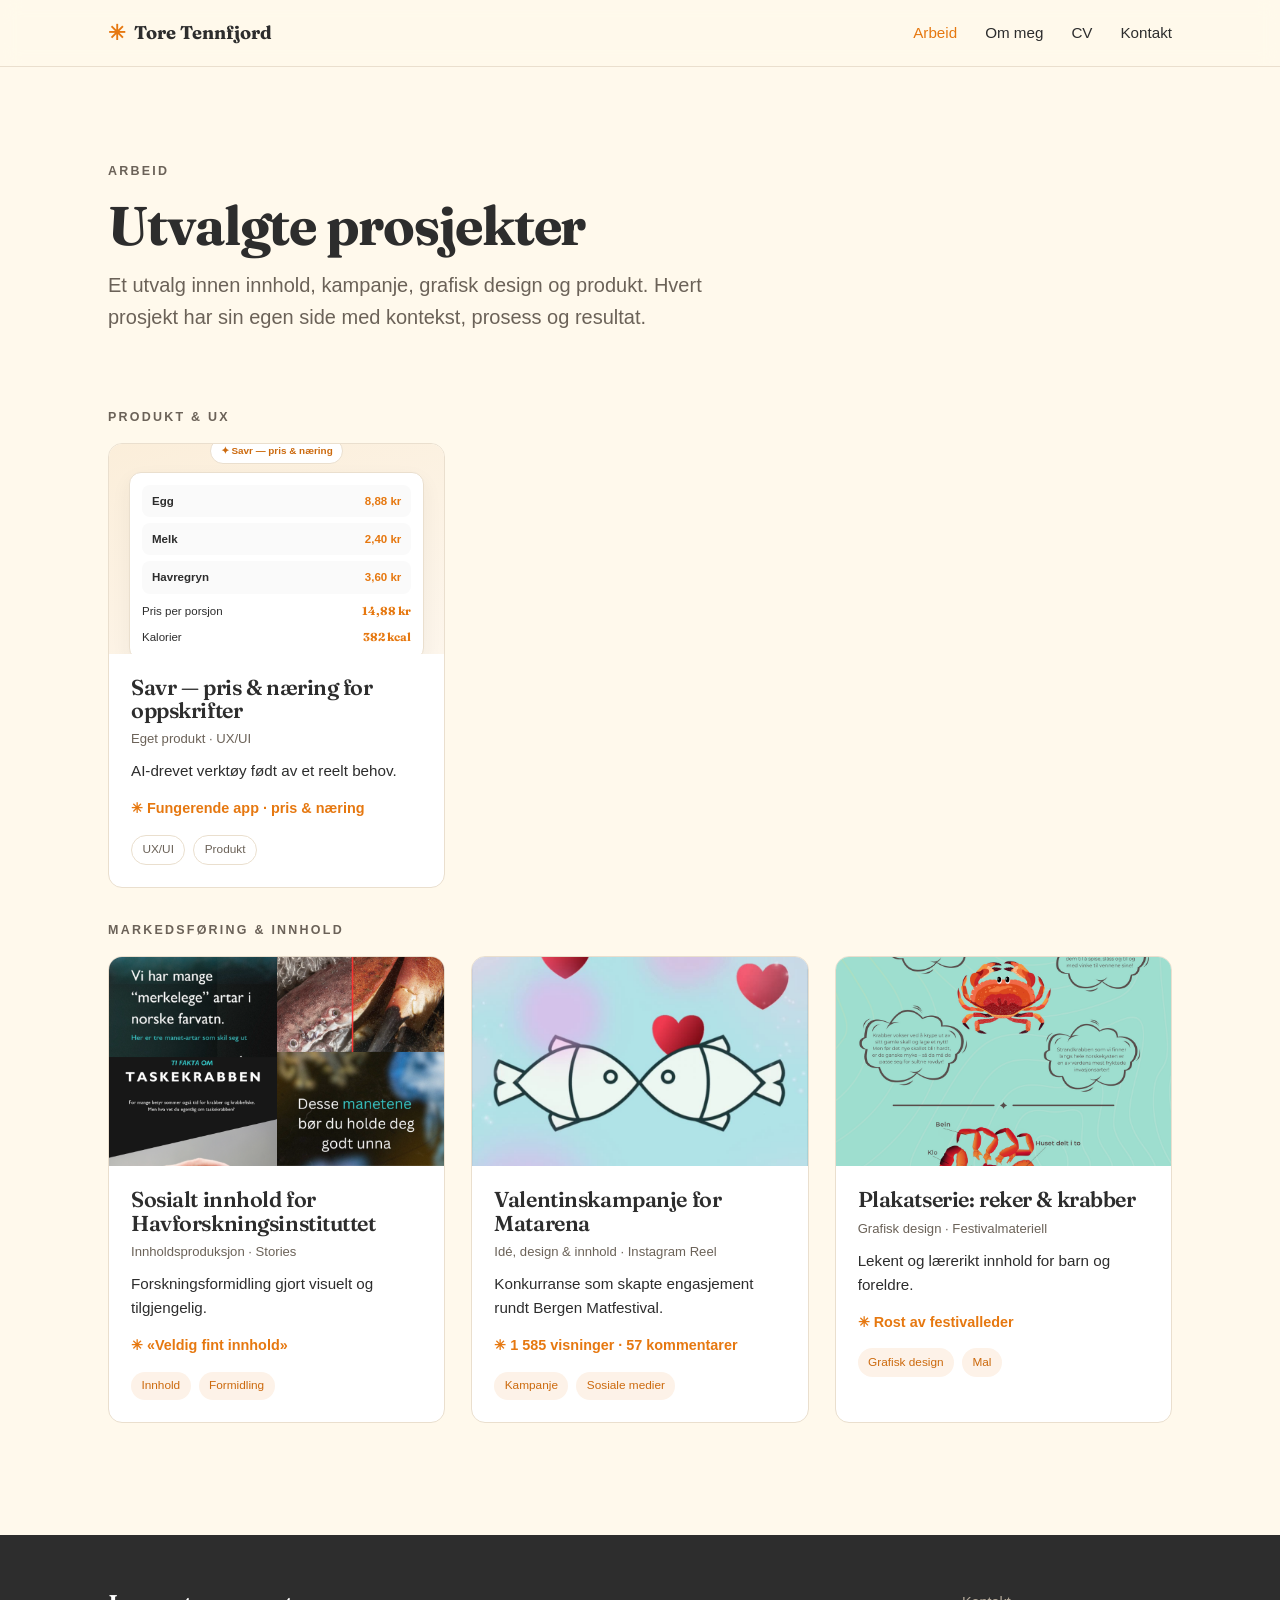
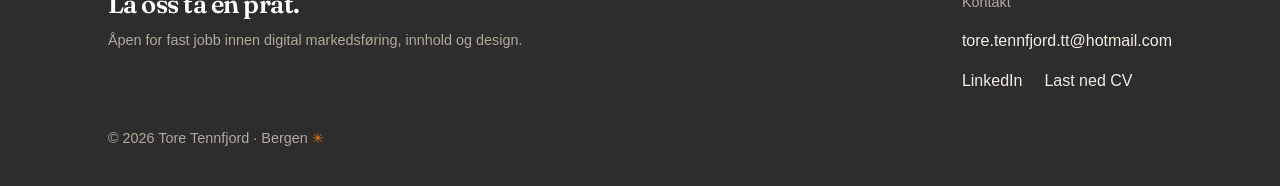
==== arbeid.html @ 588fcae7 "Oppdatering av både innhold, layout og formulering" ====
<!DOCTYPE html>
<html lang="no">
<head>
<meta charset="UTF-8">
<meta name="viewport" content="width=device-width, initial-scale=1.0">
<title>Arbeid — Tore Tennfjord</title>
<meta name="description" content="Utvalgte prosjekter: kampanjer, sosialt innhold, grafisk design og UX.">
<link rel="stylesheet" href="styles.css">
</head>
<body>
<header class="nav">
  <div class="wrap">
    <a href="index.html" class="brand"><span class="mark">✳</span> Tore Tennfjord</a>
    <button class="nav-toggle" aria-label="Meny" onclick="document.getElementById('m').classList.toggle('open')">☰</button>
    <ul class="nav-links" id="m">
      <li><a href="arbeid.html" class="active">Arbeid</a></li>
      <li><a href="om.html">Om meg</a></li>
      <li><a href="assets/CV-Tore-Tennfjord.pdf" target="_blank">CV</a></li>
      <li><a href="kontakt.html">Kontakt</a></li>
    </ul>
  </div>
</header>

<section class="hero" style="padding-bottom:30px">
  <div class="wrap">
    <span class="eyebrow">Arbeid</span>
    <h1 class="mt-s">Utvalgte prosjekter</h1>
    <p class="lead mt-s">Et utvalg innen innhold, kampanje, grafisk design og produkt. Hvert prosjekt har sin egen side med kontekst, prosess og resultat.</p>
  </div>
</section>

<section style="padding-top:10px">
  <div class="wrap">
    <span class="eyebrow">Produkt & UX</span>
    <div class="work-grid mt-s">
      <a href="prosjekt-savr.html" class="card">
        <div class="card-media">
          <div class="savr-mini">
            <span class="chip">✦ Savr — pris & næring</span>
            <div class="panel">
              <div class="row"><b>Egg</b><span class="price">8,88 kr</span></div>
              <div class="row"><b>Melk</b><span class="price">2,40 kr</span></div>
              <div class="row"><b>Havregryn</b><span class="price">3,60 kr</span></div>
              <div class="tot"><span>Pris per porsjon</span><span class="v">14,88 kr</span></div>
              <div class="tot"><span>Kalorier</span><span class="v">382 kcal</span></div>
            </div>
          </div>
        </div>
        <div class="card-body">
          <h3>Savr — pris & næring for oppskrifter</h3>
          <p class="card-role">Eget produkt · UX/UI</p>
          <p class="card-prob">AI-drevet verktøy født av et reelt behov.</p>
          <p class="card-result">✳ Fungerende app · pris & næring</p>
          <div class="tags"><span class="tag-plain tag">UX/UI</span><span class="tag-plain tag">Produkt</span></div>
        </div>
      </a>
    </div>

    <div class="mt-m">
      <span class="eyebrow">Markedsføring & innhold</span>
      <div class="work-grid mt-s">
        <a href="prosjekt-havforskningsinstituttet.html" class="card">
          <div class="card-media"><img src="assets/hav-collage.jpg" alt="Instagram Stories for Havforskningsinstituttet"></div>
          <div class="card-body">
            <h3>Sosialt innhold for Havforskningsinstituttet</h3>
            <p class="card-role">Innholdsproduksjon · Stories</p>
            <p class="card-prob">Forskningsformidling gjort visuelt og tilgjengelig.</p>
            <p class="card-result">✳ «Veldig fint innhold»</p>
            <div class="tags"><span class="tag">Innhold</span><span class="tag">Formidling</span></div>
          </div>
        </a>
        <a href="prosjekt-valentine.html" class="card">
          <div class="card-media"><img src="assets/valentine-card.jpg" alt="Valentinskampanje for Bergen Sjømatfestival"></div>
          <div class="card-body">
            <h3>Valentinskampanje for Matarena</h3>
            <p class="card-role">Idé, design & innhold · Instagram Reel</p>
            <p class="card-prob">Konkurranse som skapte engasjement rundt Bergen Matfestival.</p>
            <p class="card-result">✳ 1 585 visninger · 57 kommentarer</p>
            <div class="tags"><span class="tag">Kampanje</span><span class="tag">Sosiale medier</span></div>
          </div>
        </a>
        <a href="prosjekt-plakater.html" class="card">
          <div class="card-media"><img src="assets/krabber.png" alt="Plakat: Kule fakta om krabber"></div>
          <div class="card-body">
            <h3>Plakatserie: reker & krabber</h3>
            <p class="card-role">Grafisk design · Festivalmateriell</p>
            <p class="card-prob">Lekent og lærerikt innhold for barn og foreldre.</p>
            <p class="card-result">✳ Rost av festivalleder</p>
            <div class="tags"><span class="tag">Grafisk design</span><span class="tag">Mal</span></div>
          </div>
        </a>
      </div>
    </div>
  </div>
</section>

<footer class="footer">
  <div class="wrap">
    <div class="footer-grid">
      <div><h3>La oss ta en prat.</h3><p class="muted">Åpen for fast jobb innen digital markedsføring, innhold og design.</p></div>
      <div><p class="muted">Kontakt</p>
        <p class="mt-s"><a href="mailto:tore.tennfjord.tt@hotmail.com">tore.tennfjord.tt@hotmail.com</a></p>
        <p class="mt-s footer-links"><a href="https://www.linkedin.com/in/tore-tennfjord" target="_blank">LinkedIn</a><a href="assets/CV-Tore-Tennfjord.pdf" target="_blank">Last ned CV</a></p>
      </div>
    </div>
    <p class="muted">© 2026 Tore Tennfjord · Bergen <span class="asterisk">✳</span></p>
  </div>
</footer>
</body>
</html>
---- styles.css ----
/* ===========================================================
   Tore Tennfjord — Portefølje
   Design system: Fraunces (display/overskrifter) + Garet (brødtekst/UI)
   Warm Scandinavian palette
   =========================================================== */

@import url('https://fonts.googleapis.com/css2?family=Fraunces:ital,opsz,wght@0,9..144,300..900;1,9..144,300..900&display=swap');

:root{
  --primary:#E67810;
  --hover:#CC6A0E;
  --subtle:#FDF2E8;
  --bg:#FFF9EC;
  --surface:#FFFFFF;
  --surface-elevated:#FAFAFA;
  --text:#2D2D2D;
  --muted:#6b6258;
  --line:#eadfce;
  --green:#3f7d4f;
  --red:#c0492f;

  --serif:'Fraunces',Georgia,serif;
  --sans:'Garet','Poppins','Helvetica Neue',Arial,sans-serif;

  --maxw:1120px;
  --radius:14px;
}

*{box-sizing:border-box;margin:0;padding:0}
html{scroll-behavior:smooth}
body{
  font-family:var(--sans);
  background:var(--bg);
  color:var(--text);
  line-height:1.6;
  font-size:16px;
  -webkit-font-smoothing:antialiased;
}
img{max-width:100%;display:block}
a{color:inherit}

.wrap{max-width:var(--maxw);margin:0 auto;padding:0 28px}

/* ---------- Typography ---------- */
h1,h2,h3,.display{font-family:var(--serif);font-weight:700;line-height:1.08;letter-spacing:-.02em;color:var(--text)}
.display{font-size:clamp(2.6rem,6vw,4.6rem)}
h1{font-size:clamp(2.2rem,5vw,3.4rem)}
h2{font-size:clamp(1.7rem,3.5vw,2.4rem)}
h3{font-size:1.35rem;font-weight:600}
.lead{font-size:clamp(1.05rem,2vw,1.25rem);color:var(--muted);max-width:54ch}
.eyebrow{font-family:var(--sans);font-size:.78rem;letter-spacing:.18em;text-transform:uppercase;color:var(--muted);font-weight:600}
.serif-accent{color:var(--primary)}

/* ---------- Nav ---------- */
.nav{position:sticky;top:0;z-index:50;background:rgba(255,249,236,.85);backdrop-filter:blur(10px);border-bottom:1px solid var(--line)}
.nav .wrap{display:flex;align-items:center;justify-content:space-between;height:66px}
.brand{font-family:var(--serif);font-weight:700;font-size:1.15rem;text-decoration:none;display:flex;align-items:center;gap:.5rem}
.brand .mark{color:var(--primary);font-size:1.3rem}
.nav-links{display:flex;gap:28px;align-items:center;list-style:none}
.nav-links a{text-decoration:none;font-size:.95rem;color:var(--text);font-weight:500;transition:color .15s}
.nav-links a:hover,.nav-links a.active{color:var(--primary)}
.nav-toggle{display:none;background:none;border:0;font-size:1.5rem;cursor:pointer;color:var(--text)}

/* ---------- Buttons ---------- */
.btn{display:inline-flex;align-items:center;gap:.5rem;font-family:var(--sans);font-weight:600;font-size:.95rem;padding:.8rem 1.4rem;border-radius:10px;text-decoration:none;cursor:pointer;border:1.5px solid transparent;transition:all .15s}
.btn-primary{background:var(--primary);color:#fff}
.btn-primary:hover{background:var(--hover)}
.btn-secondary{background:var(--surface);color:var(--text);border-color:var(--line)}
.btn-secondary:hover{border-color:var(--primary);color:var(--primary)}
.btn-ghost{color:var(--primary);padding-left:0}
.btn-ghost:hover{color:var(--hover)}

/* ---------- Sections ---------- */
section{padding:72px 0}
.section-head{margin-bottom:40px;max-width:60ch}
.section-head .eyebrow{display:block;margin-bottom:12px}

/* ---------- Hero ---------- */
.hero{padding:90px 0 64px;position:relative;overflow:hidden}
.hero .display{max-width:16ch;margin-bottom:22px}
.hero .lead{margin-bottom:30px}
.hero-meta{font-size:.9rem;color:var(--muted);margin-bottom:30px;display:flex;gap:10px;flex-wrap:wrap;align-items:center}
.dot{width:5px;height:5px;border-radius:50%;background:var(--primary);display:inline-block}
.hero-cta{display:flex;gap:14px;flex-wrap:wrap}
.asterisk{color:var(--primary);font-family:var(--serif);display:inline-block}
.float-mark{position:absolute;color:var(--primary);opacity:.12;font-size:18rem;line-height:1;right:-2rem;top:-3rem;pointer-events:none;font-family:var(--serif)}

/* ---------- Work cards ---------- */
.work-grid{display:grid;grid-template-columns:repeat(auto-fill,minmax(330px,1fr));gap:26px}
.card{background:var(--surface);border:1px solid var(--line);border-radius:var(--radius);overflow:hidden;text-decoration:none;color:inherit;display:flex;flex-direction:column;transition:transform .18s,box-shadow .18s}
.card:hover{transform:translateY(-4px);box-shadow:0 14px 30px rgba(45,45,45,.08)}
.card-media{aspect-ratio:16/10;background:var(--subtle);display:flex;align-items:center;justify-content:center;overflow:hidden;position:relative}
.card-media img{width:100%;height:100%;object-fit:cover}
.card-body{padding:22px}
.card-body h3{margin-bottom:6px}
.card-role{font-size:.82rem;color:var(--muted);margin-bottom:10px}
.card-prob{font-size:.95rem;color:var(--text);margin-bottom:14px}
.card-result{font-size:.9rem;font-weight:600;color:var(--primary);margin-bottom:14px;display:flex;align-items:center;gap:6px}
.tags{display:flex;flex-wrap:wrap;gap:8px}
.tag{font-size:.74rem;padding:.3rem .65rem;border-radius:50px;background:var(--subtle);color:var(--hover);font-weight:500}
.tag-plain{background:transparent;border:1px solid var(--line);color:var(--muted)}

/* ---------- Stats row ---------- */
.stats{display:grid;grid-template-columns:repeat(auto-fit,minmax(150px,1fr));gap:24px;margin:30px 0}
.stat{background:var(--surface);border:1px solid var(--line);border-radius:var(--radius);padding:24px}
.stat .num{font-family:var(--serif);font-size:2.2rem;font-weight:700;color:var(--primary);line-height:1}
.stat .lbl{font-size:.85rem;color:var(--muted);margin-top:8px}

/* ---------- About / two-col ---------- */
.two-col{display:grid;grid-template-columns:1fr 1fr;gap:48px;align-items:start}
.skill-group{margin-bottom:26px}
.skill-group h4{font-size:.8rem;letter-spacing:.12em;text-transform:uppercase;color:var(--muted);margin-bottom:12px;font-weight:600}

/* ---------- Experience ---------- */
.timeline{border-left:2px solid var(--line);padding-left:26px;display:flex;flex-direction:column;gap:30px}
.exp .when{font-size:.82rem;color:var(--muted)}
.exp h3{margin:4px 0 2px}
.exp .where{font-size:.95rem;color:var(--primary);font-weight:500;margin-bottom:8px}
.exp ul{margin:0;padding-left:18px;color:var(--muted);font-size:.95rem}
.exp li{margin-bottom:4px}

/* ---------- Case study ---------- */
.case-hero{padding:80px 0 40px}
.case-hero .eyebrow{margin-bottom:14px;display:block}
.case-meta{display:flex;flex-wrap:wrap;gap:28px;margin-top:30px;padding-top:26px;border-top:1px solid var(--line)}
.case-meta div span{display:block}
.case-meta .k{font-size:.74rem;letter-spacing:.1em;text-transform:uppercase;color:var(--muted);margin-bottom:4px}
.case-meta .v{font-weight:600;font-size:.95rem}
.case-body{max-width:760px;margin:0 auto}
.case-section{padding:34px 0;border-bottom:1px solid var(--line)}
.case-section:last-child{border-bottom:0}
.case-section h2{margin-bottom:14px;font-size:1.6rem}
.case-section p{margin-bottom:14px;color:#403a33}
.case-section ul{padding-left:20px;margin-bottom:14px;color:#403a33}
.case-section li{margin-bottom:6px}
.pull{font-family:var(--serif);font-size:1.5rem;line-height:1.3;color:var(--text);border-left:3px solid var(--primary);padding:6px 0 6px 22px;margin:24px 0;font-style:italic}
.figure{margin:24px 0;background:var(--surface);border:1px solid var(--line);border-radius:var(--radius);padding:16px}
.figure img{border-radius:8px;margin:0 auto}
.figure figcaption{font-size:.85rem;color:var(--muted);text-align:center;margin-top:12px}
.embed-wrap{display:flex;justify-content:center;margin:24px 0}

/* Savr mini mockup (used in card media) */
.savr-mini{width:100%;height:100%;background:linear-gradient(160deg,#fbeeda,#fdf6ec);padding:20px;display:flex;flex-direction:column;justify-content:center;gap:8px}
.savr-mini .chip{align-self:center;font-size:.62rem;font-weight:600;color:var(--hover);background:#fff;border:1px solid var(--line);padding:.25rem .6rem;border-radius:50px}
.savr-mini .panel{background:#fff;border:1px solid var(--line);border-radius:12px;padding:12px;box-shadow:0 8px 20px rgba(45,45,45,.06)}
.savr-mini .row{display:flex;justify-content:space-between;align-items:center;background:var(--surface-elevated);border-radius:8px;padding:7px 10px;margin-bottom:6px;font-size:.72rem}
.savr-mini .row:last-child{margin-bottom:0}
.savr-mini .row b{font-weight:600}
.savr-mini .row .price{color:var(--primary);font-weight:700}
.savr-mini .tot{display:flex;justify-content:space-between;margin-top:8px;font-size:.72rem}
.savr-mini .tot .v{font-family:var(--serif);font-weight:700;color:var(--primary)}

/* Savr full app recreation (project page) */
.savr-app{background:linear-gradient(180deg,#fffaf2,#fdf4e8);border:1px solid var(--line);border-radius:16px;padding:26px;margin:24px 0}
.savr-app .top{text-align:center;margin-bottom:22px}
.savr-app .pill{font-size:.72rem;font-weight:700;color:var(--hover);background:#fff;border:1px solid var(--line);padding:.3rem .8rem;border-radius:50px}
.savr-app h3.sx{font-family:var(--serif);font-size:1.5rem;margin:14px 0 4px;font-weight:700}
.savr-app h3.sx span{color:var(--primary)}
.savr-app .sub{color:var(--muted);font-size:.9rem;max-width:42ch;margin:0 auto}
.savr-cols{display:grid;grid-template-columns:1fr 1fr;gap:18px}
.savr-card2{background:#fff;border:1px solid var(--line);border-radius:14px;padding:18px}
.savr-card2 .lbl{font-size:.72rem;letter-spacing:.06em;text-transform:uppercase;color:var(--muted);font-weight:700;margin-bottom:4px}
.savr-card2 h4{font-size:1.05rem;margin-bottom:12px;display:flex;align-items:center;gap:7px}
.ing{display:flex;justify-content:space-between;align-items:center;padding:8px 0;border-bottom:1px solid var(--line);font-size:.85rem}
.ing:last-child{border-bottom:0}
.ing small{display:block;color:var(--muted);font-size:.72rem}
.ing .p{color:var(--primary);font-weight:700}
.savr-hl{background:var(--subtle);border-radius:10px;padding:12px;margin-top:6px}
.savr-hl .big{font-family:var(--serif);font-size:1.5rem;font-weight:700;color:var(--primary)}
.savr-save{color:var(--green);font-weight:600;font-size:.85rem;margin-top:8px}
.macro-bar{display:flex;height:9px;border-radius:50px;overflow:hidden;margin:4px 0 10px}
.macro-bar i{display:block}
.macro-leg{display:flex;gap:14px;font-size:.75rem;color:var(--muted);flex-wrap:wrap}
.macro-leg b{color:var(--text)}
.nrow{display:flex;justify-content:space-between;padding:7px 0;border-bottom:1px solid var(--line);font-size:.85rem}
.nrow:last-child{border-bottom:0}
.nrow .v{font-weight:700}
@media(max-width:680px){.savr-cols{grid-template-columns:1fr}}

/* story video grid */
.story-grid{display:grid;grid-template-columns:repeat(auto-fill,minmax(180px,1fr));gap:18px;margin-top:8px}
.story{margin:0;background:var(--surface);border:1px solid var(--line);border-radius:var(--radius);overflow:hidden}
.story video{width:100%;aspect-ratio:9/16;object-fit:cover;display:block;background:#111;cursor:pointer}
.story figcaption{font-size:.85rem;color:var(--muted);padding:10px 12px}

/* in-page section nav */
.case-toc{position:sticky;top:80px;font-size:.85rem;display:flex;flex-direction:column;gap:8px}
.case-toc a{text-decoration:none;color:var(--muted);padding:3px 0;border-left:2px solid transparent;padding-left:12px}
.case-toc a:hover{color:var(--primary)}
.case-layout{display:grid;grid-template-columns:200px 1fr;gap:48px;align-items:start}

.prevnext{display:flex;justify-content:space-between;gap:20px;padding:40px 0;flex-wrap:wrap}

/* ---------- Footer ---------- */
.footer{background:var(--text);color:#f3ede2;padding:56px 0 36px;margin-top:40px}
.footer a{color:#f3ede2;text-decoration:none}
.footer a:hover{color:var(--primary)}
.footer-grid{display:flex;justify-content:space-between;gap:30px;flex-wrap:wrap;margin-bottom:34px}
.footer h3{color:#fff;font-size:1.6rem;margin-bottom:10px}
.footer .muted{color:#b3a99a;font-size:.9rem}
.footer-links{display:flex;gap:22px;flex-wrap:wrap}
.badge-avail{display:inline-flex;align-items:center;gap:8px;background:rgba(230,120,16,.15);color:#f6a25a;padding:.35rem .8rem;border-radius:50px;font-size:.82rem;font-weight:600}
.badge-avail .pulse{width:8px;height:8px;border-radius:50%;background:#4caf6d}

/* ---------- Misc ---------- */
.divider{height:1px;background:var(--line);border:0;margin:0}
.center{text-align:center}
.mt-s{margin-top:14px}.mt-m{margin-top:28px}.mb-m{margin-bottom:28px}

/* ---------- Responsive ---------- */
@media(max-width:820px){
  .two-col{grid-template-columns:1fr;gap:32px}
  .case-layout{grid-template-columns:1fr}
  .case-toc{display:none}
  .nav-links{position:absolute;top:66px;left:0;right:0;background:var(--bg);flex-direction:column;gap:0;border-bottom:1px solid var(--line);display:none}
  .nav-links.open{display:flex}
  .nav-links li{width:100%;border-top:1px solid var(--line)}
  .nav-links a{display:block;padding:14px 28px}
  .nav-toggle{display:block}
  section{padding:54px 0}
}
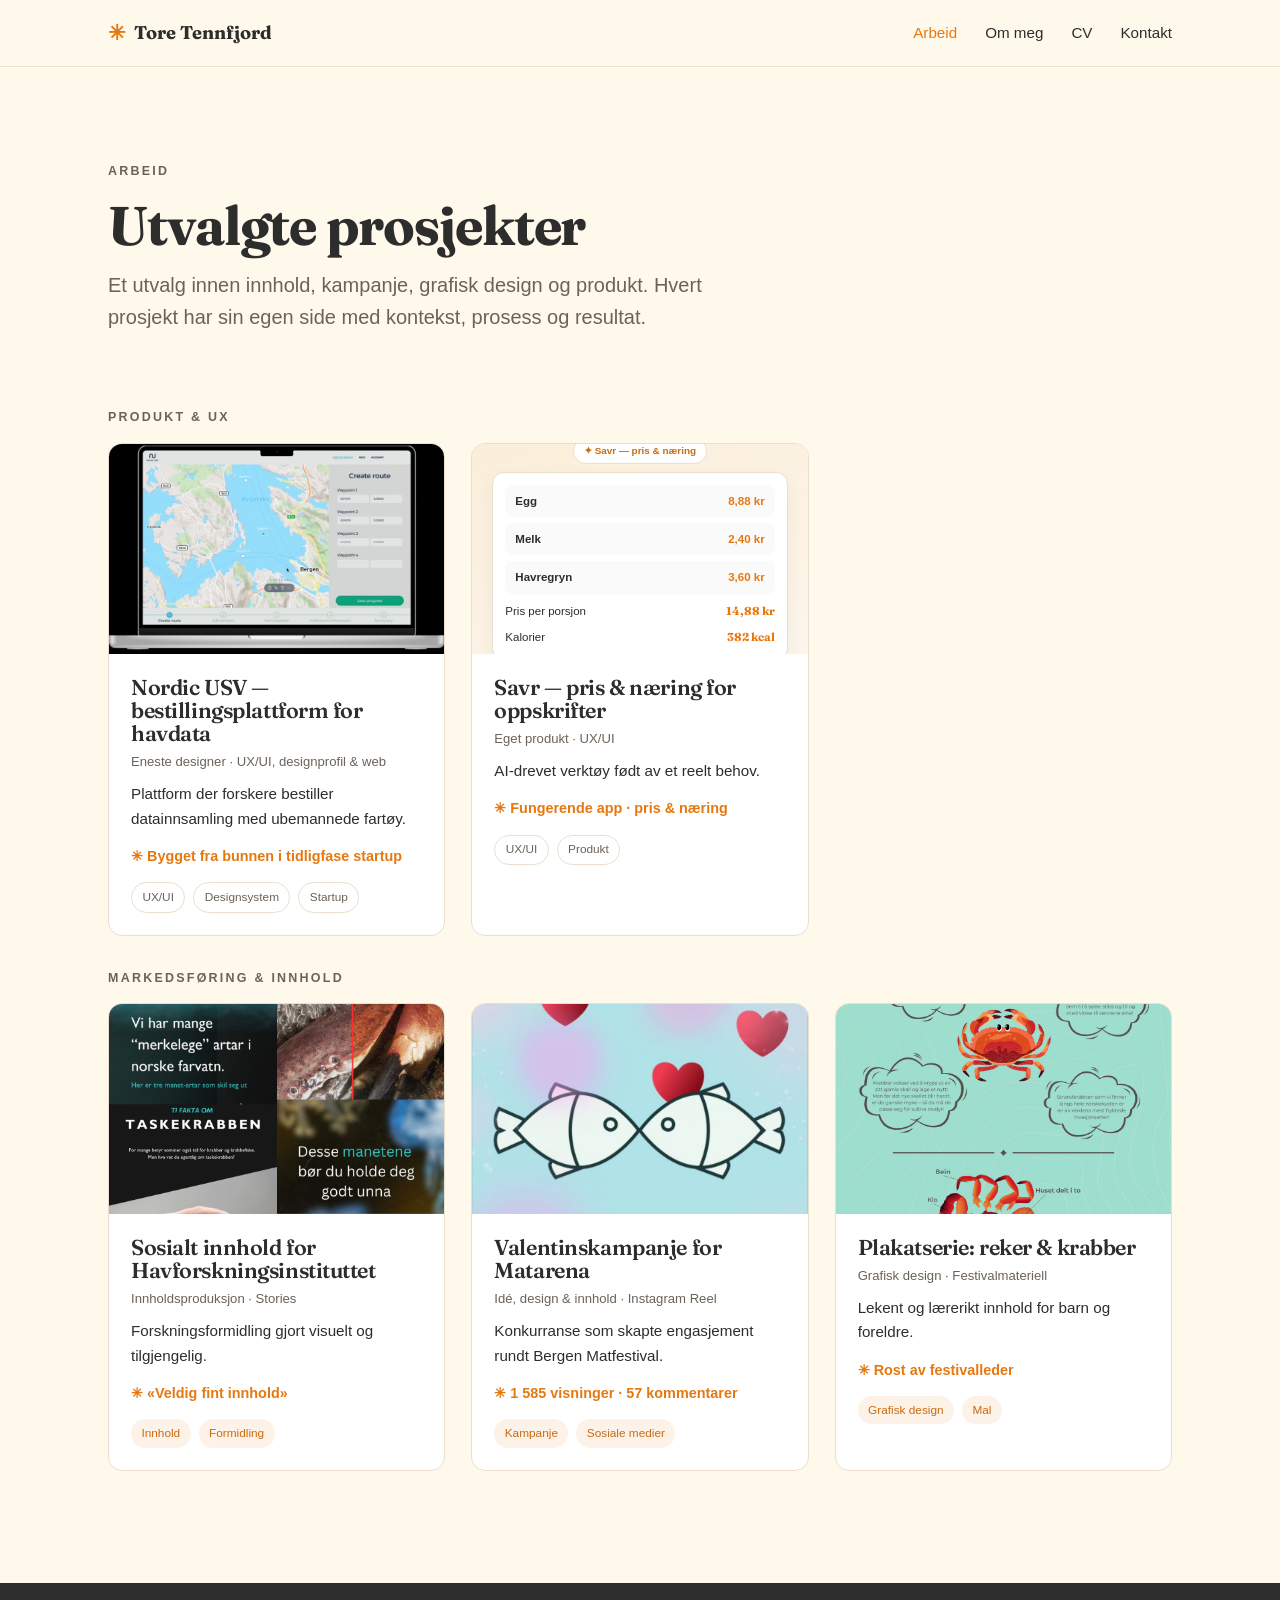
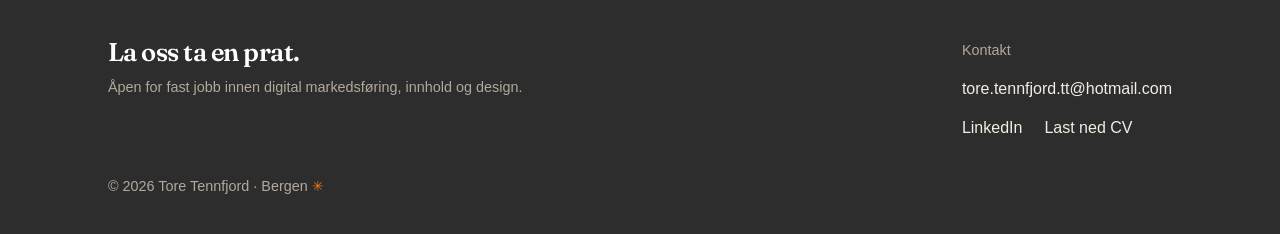
==== commit dcfee7e9: "Ny prosjektside - nordic usv Endelig lagt inn case for nordic usv" ====
--- a/arbeid.html
+++ b/arbeid.html
@@ -33,6 +33,16 @@
   <div class="wrap">
     <span class="eyebrow">Produkt & UX</span>
     <div class="work-grid mt-s">
+      <a href="prosjekt-nordicusv.html" class="card">
+        <div class="card-media"><img src="assets/nordicusv-card.jpg" alt="Nordic USV bestillingsplattform"></div>
+        <div class="card-body">
+          <h3>Nordic USV — bestillingsplattform for havdata</h3>
+          <p class="card-role">Eneste designer · UX/UI, designprofil & web</p>
+          <p class="card-prob">Plattform der forskere bestiller datainnsamling med ubemannede fartøy.</p>
+          <p class="card-result">✳ Bygget fra bunnen i tidligfase startup</p>
+          <div class="tags"><span class="tag-plain tag">UX/UI</span><span class="tag-plain tag">Designsystem</span><span class="tag-plain tag">Startup</span></div>
+        </div>
+      </a>
       <a href="prosjekt-savr.html" class="card">
         <div class="card-media">
           <div class="savr-mini">
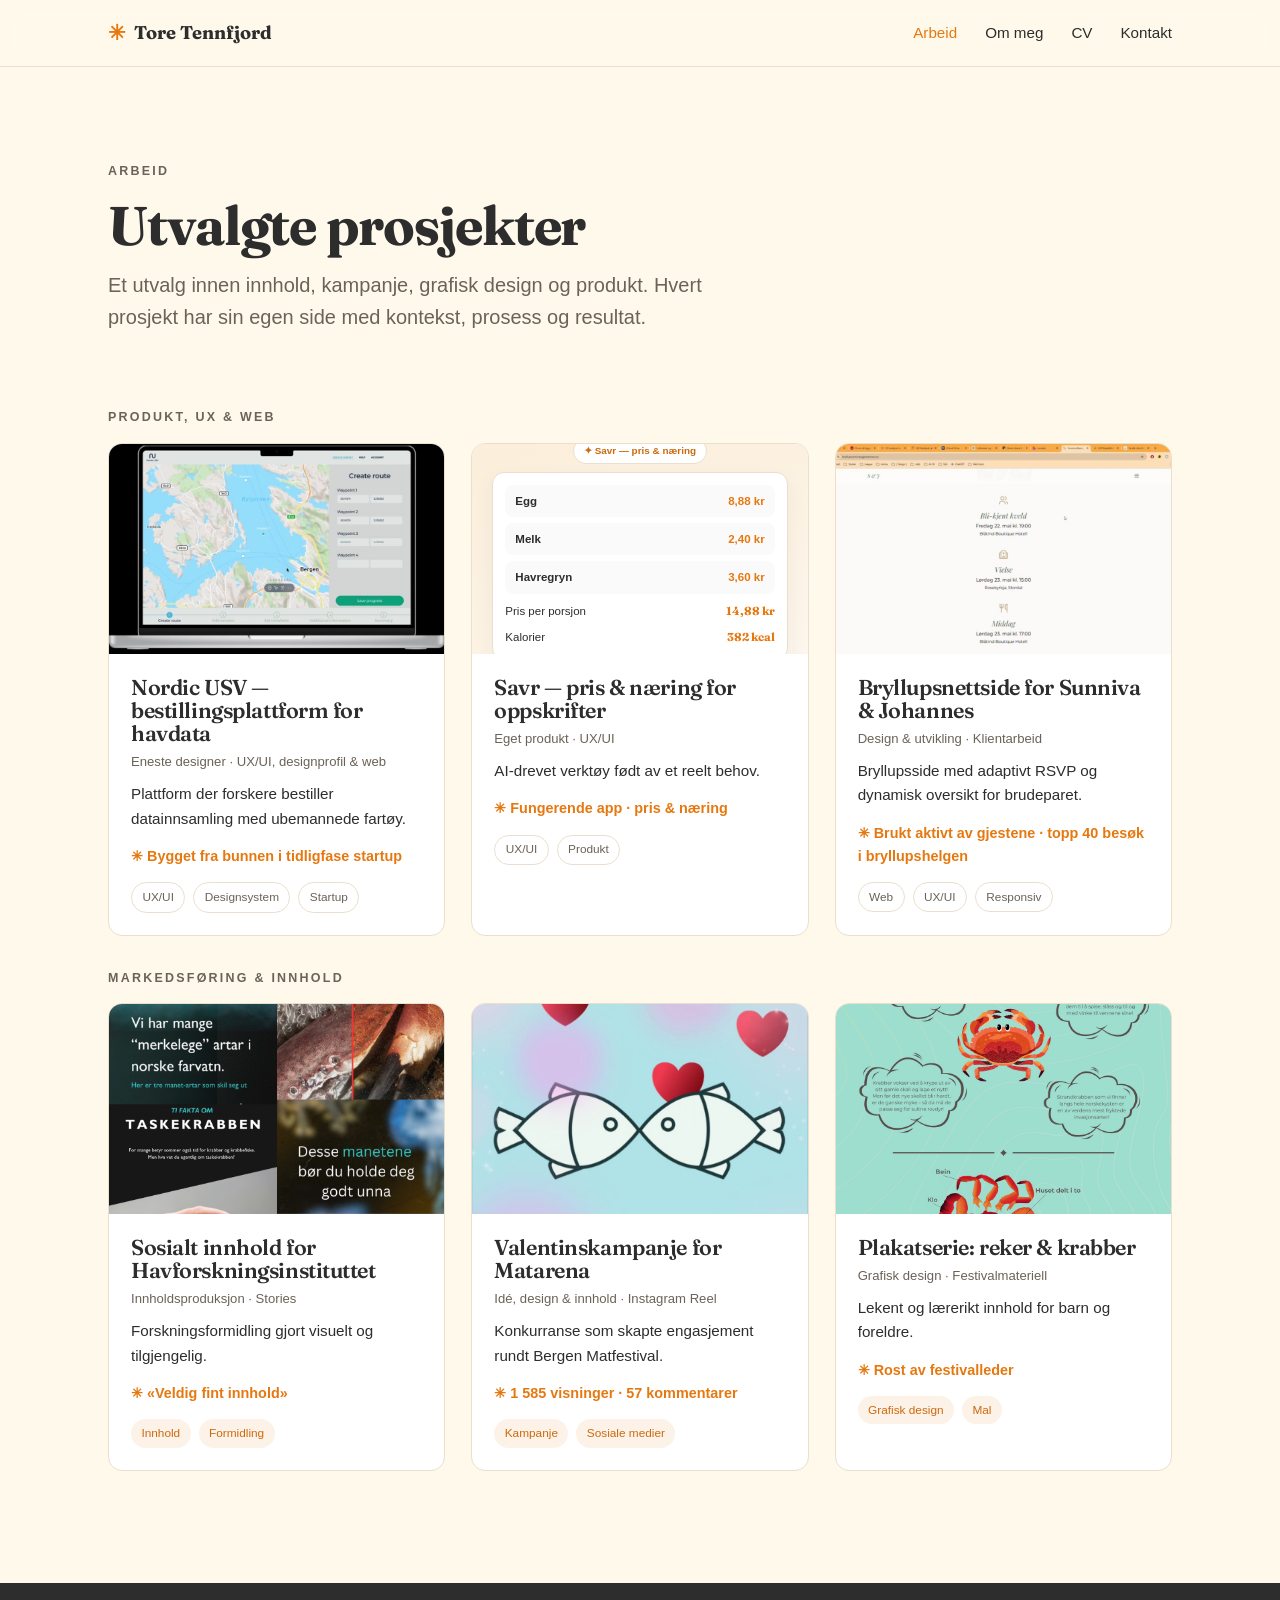
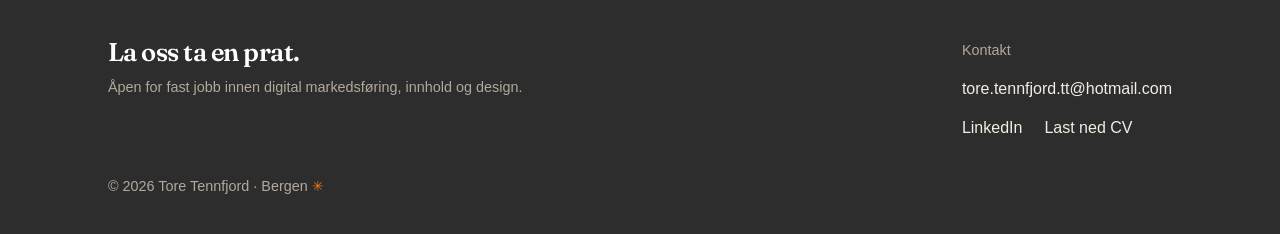
==== commit 9569c037: "La til bryllupsnettside" ====
--- a/arbeid.html
+++ b/arbeid.html
@@ -31,7 +31,7 @@
 
 <section style="padding-top:10px">
   <div class="wrap">
-    <span class="eyebrow">Produkt & UX</span>
+    <span class="eyebrow">Produkt, UX & web</span>
     <div class="work-grid mt-s">
       <a href="prosjekt-nordicusv.html" class="card">
         <div class="card-media"><img src="assets/nordicusv-card.jpg" alt="Nordic USV bestillingsplattform"></div>
@@ -62,6 +62,16 @@
           <p class="card-prob">AI-drevet verktøy født av et reelt behov.</p>
           <p class="card-result">✳ Fungerende app · pris & næring</p>
           <div class="tags"><span class="tag-plain tag">UX/UI</span><span class="tag-plain tag">Produkt</span></div>
+        </div>
+      </a>
+      <a href="prosjekt-bryllup.html" class="card">
+        <div class="card-media"><img src="assets/bryllup-card.jpg" alt="Bryllupsnettside for Sunniva & Johannes"></div>
+        <div class="card-body">
+          <h3>Bryllupsnettside for Sunniva & Johannes</h3>
+          <p class="card-role">Design & utvikling · Klientarbeid</p>
+          <p class="card-prob">Bryllupsside med adaptivt RSVP og dynamisk oversikt for brudeparet.</p>
+          <p class="card-result">✳ Brukt aktivt av gjestene · topp 40 besøk i bryllupshelgen</p>
+          <div class="tags"><span class="tag-plain tag">Web</span><span class="tag-plain tag">UX/UI</span><span class="tag-plain tag">Responsiv</span></div>
         </div>
       </a>
     </div>
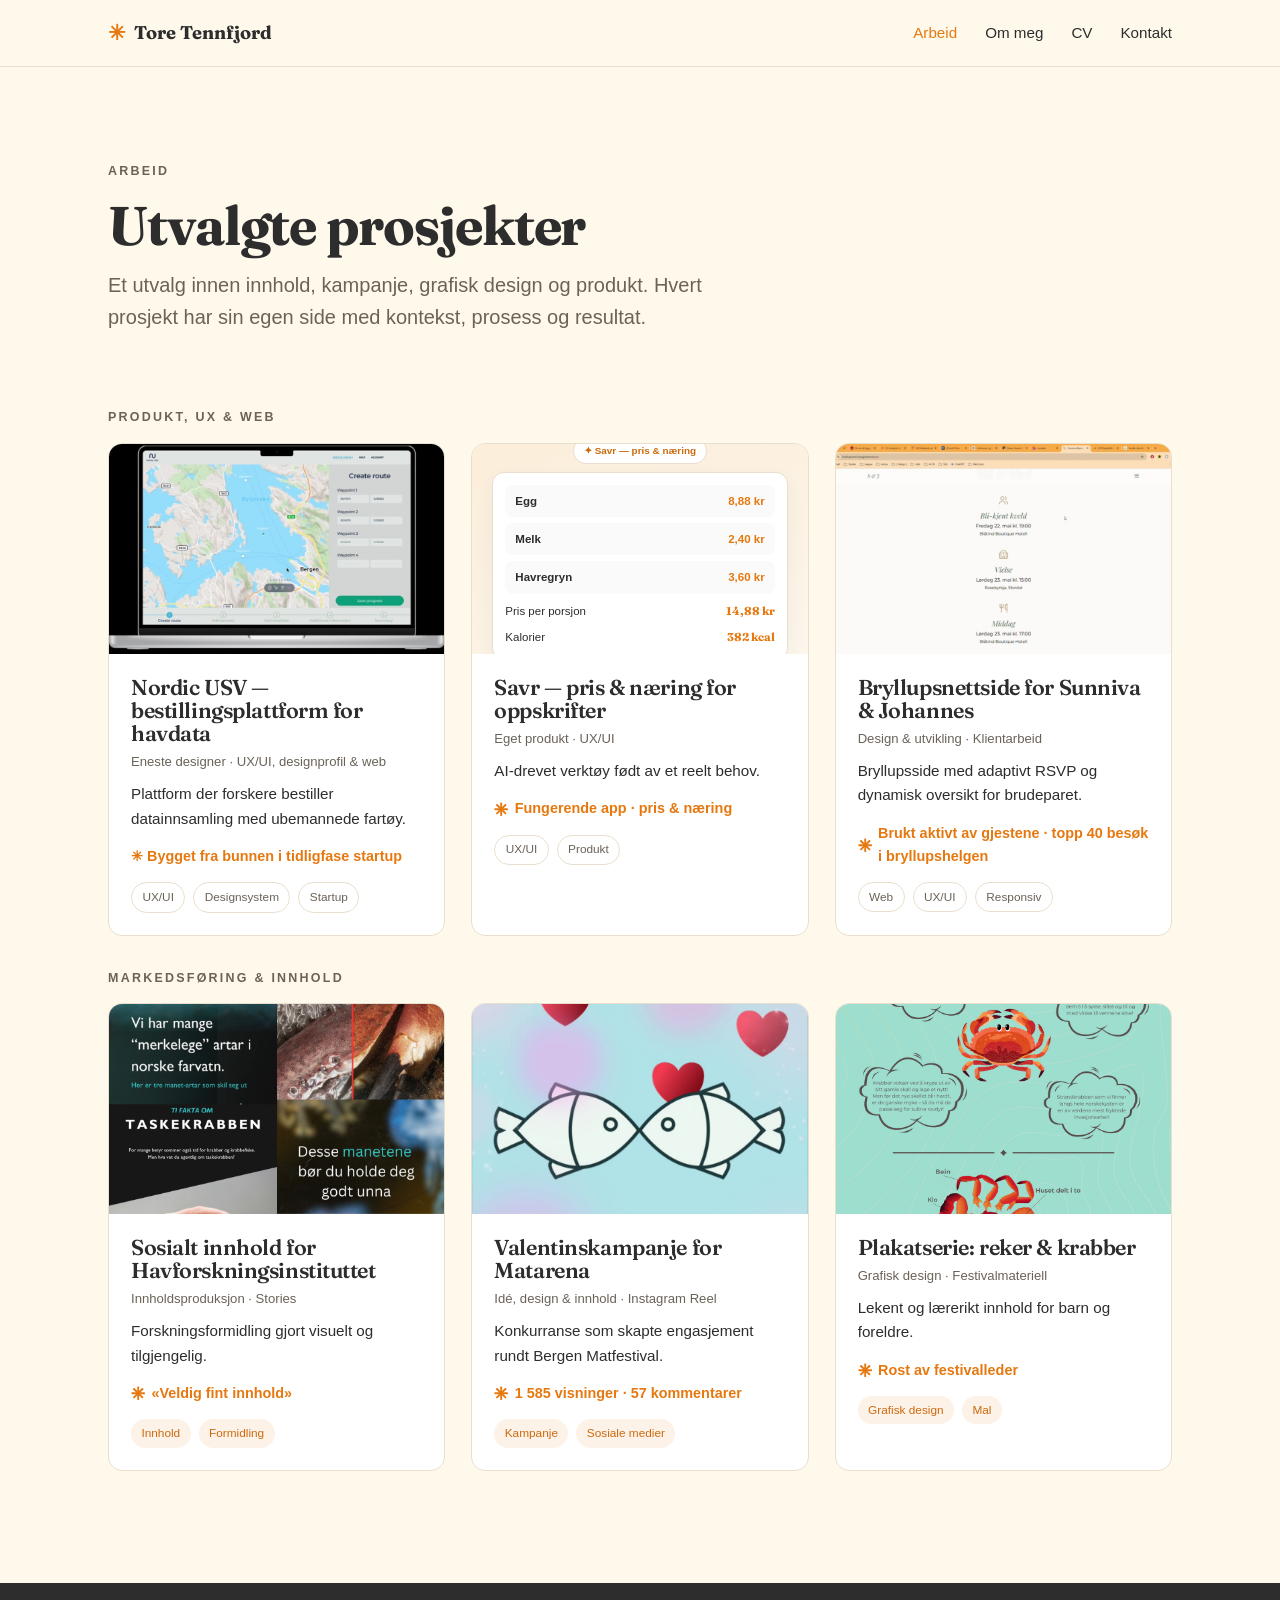
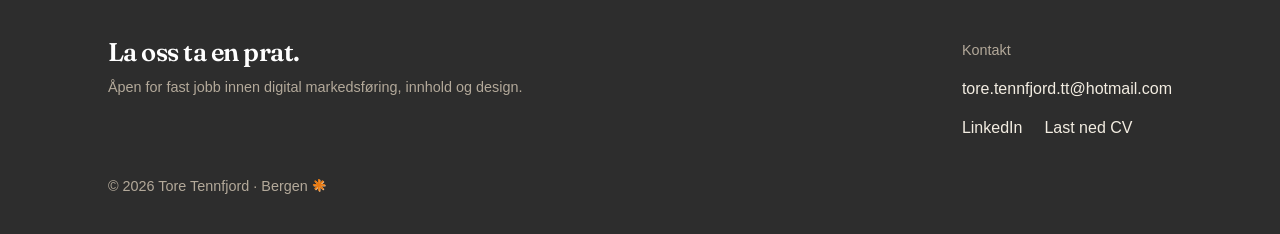
==== commit f321a4fc: "Endret stjerne-ikonet" ====
--- a/arbeid.html
+++ b/arbeid.html
@@ -60,7 +60,7 @@
           <h3>Savr — pris & næring for oppskrifter</h3>
           <p class="card-role">Eget produkt · UX/UI</p>
           <p class="card-prob">AI-drevet verktøy født av et reelt behov.</p>
-          <p class="card-result">✳ Fungerende app · pris & næring</p>
+          <p class="card-result"><svg class="ast" viewBox="-50 -50 100 100" aria-hidden="true"><g fill="currentColor"><rect x="-6.5" y="-47" width="13" height="94" rx="3"/><rect x="-6.5" y="-47" width="13" height="94" rx="3" transform="rotate(45)"/><rect x="-6.5" y="-47" width="13" height="94" rx="3" transform="rotate(90)"/><rect x="-6.5" y="-47" width="13" height="94" rx="3" transform="rotate(135)"/></g></svg> Fungerende app · pris & næring</p>
           <div class="tags"><span class="tag-plain tag">UX/UI</span><span class="tag-plain tag">Produkt</span></div>
         </div>
       </a>
@@ -70,7 +70,7 @@
           <h3>Bryllupsnettside for Sunniva & Johannes</h3>
           <p class="card-role">Design & utvikling · Klientarbeid</p>
           <p class="card-prob">Bryllupsside med adaptivt RSVP og dynamisk oversikt for brudeparet.</p>
-          <p class="card-result">✳ Brukt aktivt av gjestene · topp 40 besøk i bryllupshelgen</p>
+          <p class="card-result"><svg class="ast" viewBox="-50 -50 100 100" aria-hidden="true"><g fill="currentColor"><rect x="-6.5" y="-47" width="13" height="94" rx="3"/><rect x="-6.5" y="-47" width="13" height="94" rx="3" transform="rotate(45)"/><rect x="-6.5" y="-47" width="13" height="94" rx="3" transform="rotate(90)"/><rect x="-6.5" y="-47" width="13" height="94" rx="3" transform="rotate(135)"/></g></svg> Brukt aktivt av gjestene · topp 40 besøk i bryllupshelgen</p>
           <div class="tags"><span class="tag-plain tag">Web</span><span class="tag-plain tag">UX/UI</span><span class="tag-plain tag">Responsiv</span></div>
         </div>
       </a>
@@ -85,7 +85,7 @@
             <h3>Sosialt innhold for Havforskningsinstituttet</h3>
             <p class="card-role">Innholdsproduksjon · Stories</p>
             <p class="card-prob">Forskningsformidling gjort visuelt og tilgjengelig.</p>
-            <p class="card-result">✳ «Veldig fint innhold»</p>
+            <p class="card-result"><svg class="ast" viewBox="-50 -50 100 100" aria-hidden="true"><g fill="currentColor"><rect x="-6.5" y="-47" width="13" height="94" rx="3"/><rect x="-6.5" y="-47" width="13" height="94" rx="3" transform="rotate(45)"/><rect x="-6.5" y="-47" width="13" height="94" rx="3" transform="rotate(90)"/><rect x="-6.5" y="-47" width="13" height="94" rx="3" transform="rotate(135)"/></g></svg> «Veldig fint innhold»</p>
             <div class="tags"><span class="tag">Innhold</span><span class="tag">Formidling</span></div>
           </div>
         </a>
@@ -95,7 +95,7 @@
             <h3>Valentinskampanje for Matarena</h3>
             <p class="card-role">Idé, design & innhold · Instagram Reel</p>
             <p class="card-prob">Konkurranse som skapte engasjement rundt Bergen Matfestival.</p>
-            <p class="card-result">✳ 1 585 visninger · 57 kommentarer</p>
+            <p class="card-result"><svg class="ast" viewBox="-50 -50 100 100" aria-hidden="true"><g fill="currentColor"><rect x="-6.5" y="-47" width="13" height="94" rx="3"/><rect x="-6.5" y="-47" width="13" height="94" rx="3" transform="rotate(45)"/><rect x="-6.5" y="-47" width="13" height="94" rx="3" transform="rotate(90)"/><rect x="-6.5" y="-47" width="13" height="94" rx="3" transform="rotate(135)"/></g></svg> 1 585 visninger · 57 kommentarer</p>
             <div class="tags"><span class="tag">Kampanje</span><span class="tag">Sosiale medier</span></div>
           </div>
         </a>
@@ -105,7 +105,7 @@
             <h3>Plakatserie: reker & krabber</h3>
             <p class="card-role">Grafisk design · Festivalmateriell</p>
             <p class="card-prob">Lekent og lærerikt innhold for barn og foreldre.</p>
-            <p class="card-result">✳ Rost av festivalleder</p>
+            <p class="card-result"><svg class="ast" viewBox="-50 -50 100 100" aria-hidden="true"><g fill="currentColor"><rect x="-6.5" y="-47" width="13" height="94" rx="3"/><rect x="-6.5" y="-47" width="13" height="94" rx="3" transform="rotate(45)"/><rect x="-6.5" y="-47" width="13" height="94" rx="3" transform="rotate(90)"/><rect x="-6.5" y="-47" width="13" height="94" rx="3" transform="rotate(135)"/></g></svg> Rost av festivalleder</p>
             <div class="tags"><span class="tag">Grafisk design</span><span class="tag">Mal</span></div>
           </div>
         </a>
@@ -123,7 +123,7 @@
         <p class="mt-s footer-links"><a href="https://www.linkedin.com/in/tore-tennfjord" target="_blank">LinkedIn</a><a href="assets/CV-Tore-Tennfjord.pdf" target="_blank">Last ned CV</a></p>
       </div>
     </div>
-    <p class="muted">© 2026 Tore Tennfjord · Bergen <span class="asterisk">✳</span></p>
+    <p class="muted">© 2026 Tore Tennfjord · Bergen <span class="asterisk"><svg class="ast" viewBox="-54 -54 113 113" aria-hidden="true"><g fill="#F2BC86" transform="translate(6,6)"><rect x="-6.5" y="-47" width="13" height="94" rx="3"/><rect x="-6.5" y="-47" width="13" height="94" rx="3" transform="rotate(45)"/><rect x="-6.5" y="-47" width="13" height="94" rx="3" transform="rotate(90)"/><rect x="-6.5" y="-47" width="13" height="94" rx="3" transform="rotate(135)"/></g><g fill="#E67810"><rect x="-6.5" y="-47" width="13" height="94" rx="3"/><rect x="-6.5" y="-47" width="13" height="94" rx="3" transform="rotate(45)"/><rect x="-6.5" y="-47" width="13" height="94" rx="3" transform="rotate(90)"/><rect x="-6.5" y="-47" width="13" height="94" rx="3" transform="rotate(135)"/></g></svg></span></p>
   </div>
 </footer>
 </body>
--- a/styles.css
+++ b/styles.css
@@ -27,6 +27,10 @@
 }
 
 *{box-sizing:border-box;margin:0;padding:0}
+
+/* SVG asterisk-merke (erstatter emoji ✳ for skarp, lik visning på alle enheter) */
+.ast{width:1em;height:1em;display:inline-block;vertical-align:-0.13em;fill:currentColor;flex:none}
+
 html{scroll-behavior:smooth}
 body{
   font-family:var(--sans);
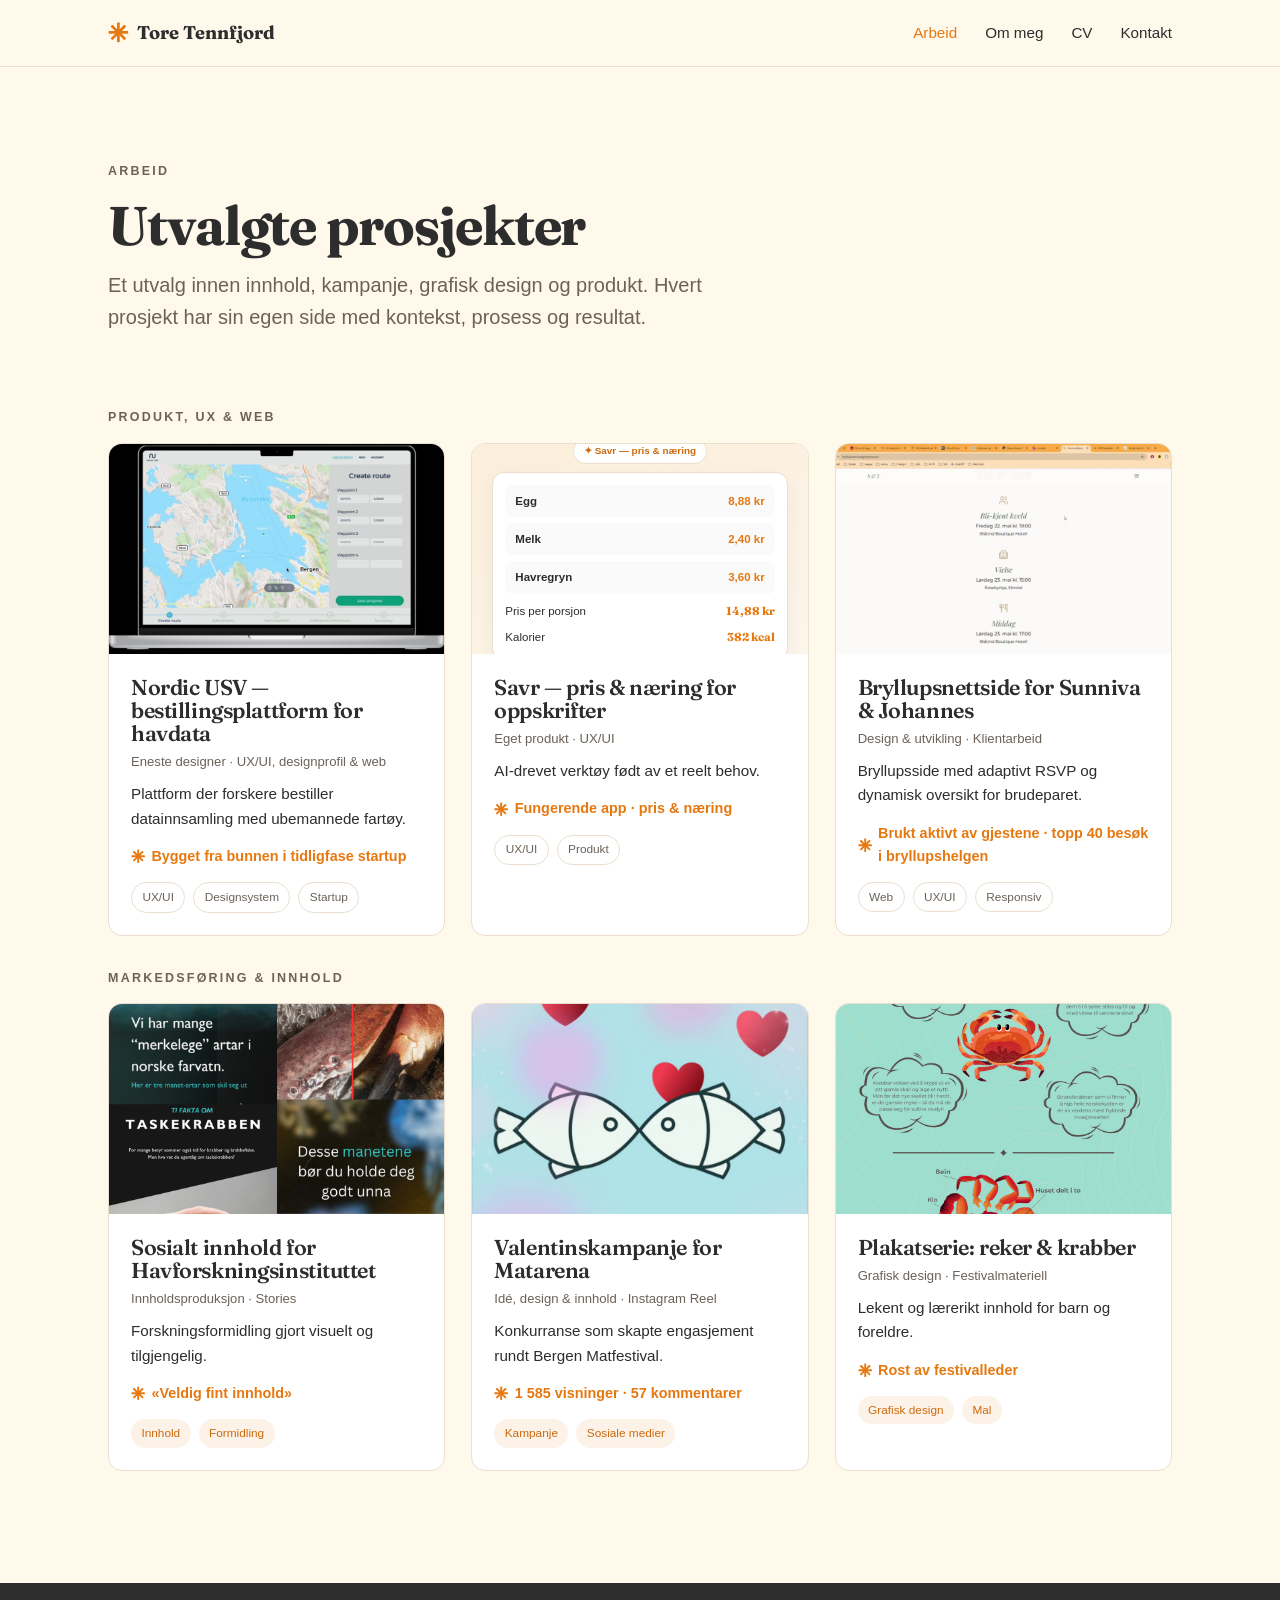
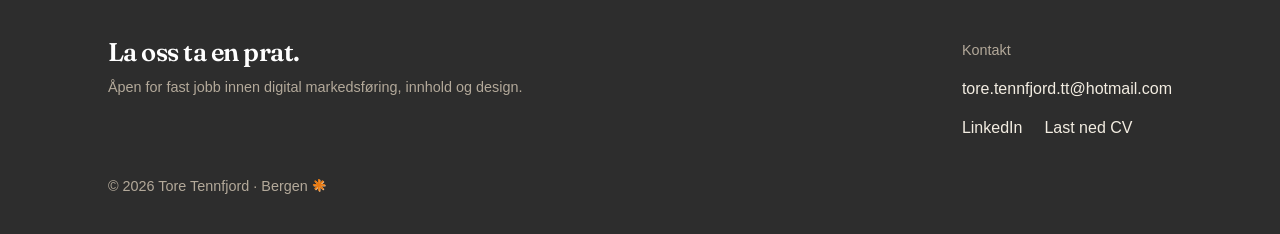
==== commit ace82b32: "siste endring" ====
--- a/arbeid.html
+++ b/arbeid.html
@@ -10,7 +10,7 @@
 <body>
 <header class="nav">
   <div class="wrap">
-    <a href="index.html" class="brand"><span class="mark">✳</span> Tore Tennfjord</a>
+    <a href="index.html" class="brand"><span class="mark"><svg class="ast" viewBox="-50 -50 100 100" aria-hidden="true"><g fill="currentColor"><rect x="-6.5" y="-47" width="13" height="94" rx="3"/><rect x="-6.5" y="-47" width="13" height="94" rx="3" transform="rotate(45)"/><rect x="-6.5" y="-47" width="13" height="94" rx="3" transform="rotate(90)"/><rect x="-6.5" y="-47" width="13" height="94" rx="3" transform="rotate(135)"/></g></svg></span> Tore Tennfjord</a>
     <button class="nav-toggle" aria-label="Meny" onclick="document.getElementById('m').classList.toggle('open')">☰</button>
     <ul class="nav-links" id="m">
       <li><a href="arbeid.html" class="active">Arbeid</a></li>
@@ -39,7 +39,7 @@
           <h3>Nordic USV — bestillingsplattform for havdata</h3>
           <p class="card-role">Eneste designer · UX/UI, designprofil & web</p>
           <p class="card-prob">Plattform der forskere bestiller datainnsamling med ubemannede fartøy.</p>
-          <p class="card-result">✳ Bygget fra bunnen i tidligfase startup</p>
+          <p class="card-result"><svg class="ast" viewBox="-50 -50 100 100" aria-hidden="true"><g fill="currentColor"><rect x="-6.5" y="-47" width="13" height="94" rx="3"/><rect x="-6.5" y="-47" width="13" height="94" rx="3" transform="rotate(45)"/><rect x="-6.5" y="-47" width="13" height="94" rx="3" transform="rotate(90)"/><rect x="-6.5" y="-47" width="13" height="94" rx="3" transform="rotate(135)"/></g></svg> Bygget fra bunnen i tidligfase startup</p>
           <div class="tags"><span class="tag-plain tag">UX/UI</span><span class="tag-plain tag">Designsystem</span><span class="tag-plain tag">Startup</span></div>
         </div>
       </a>
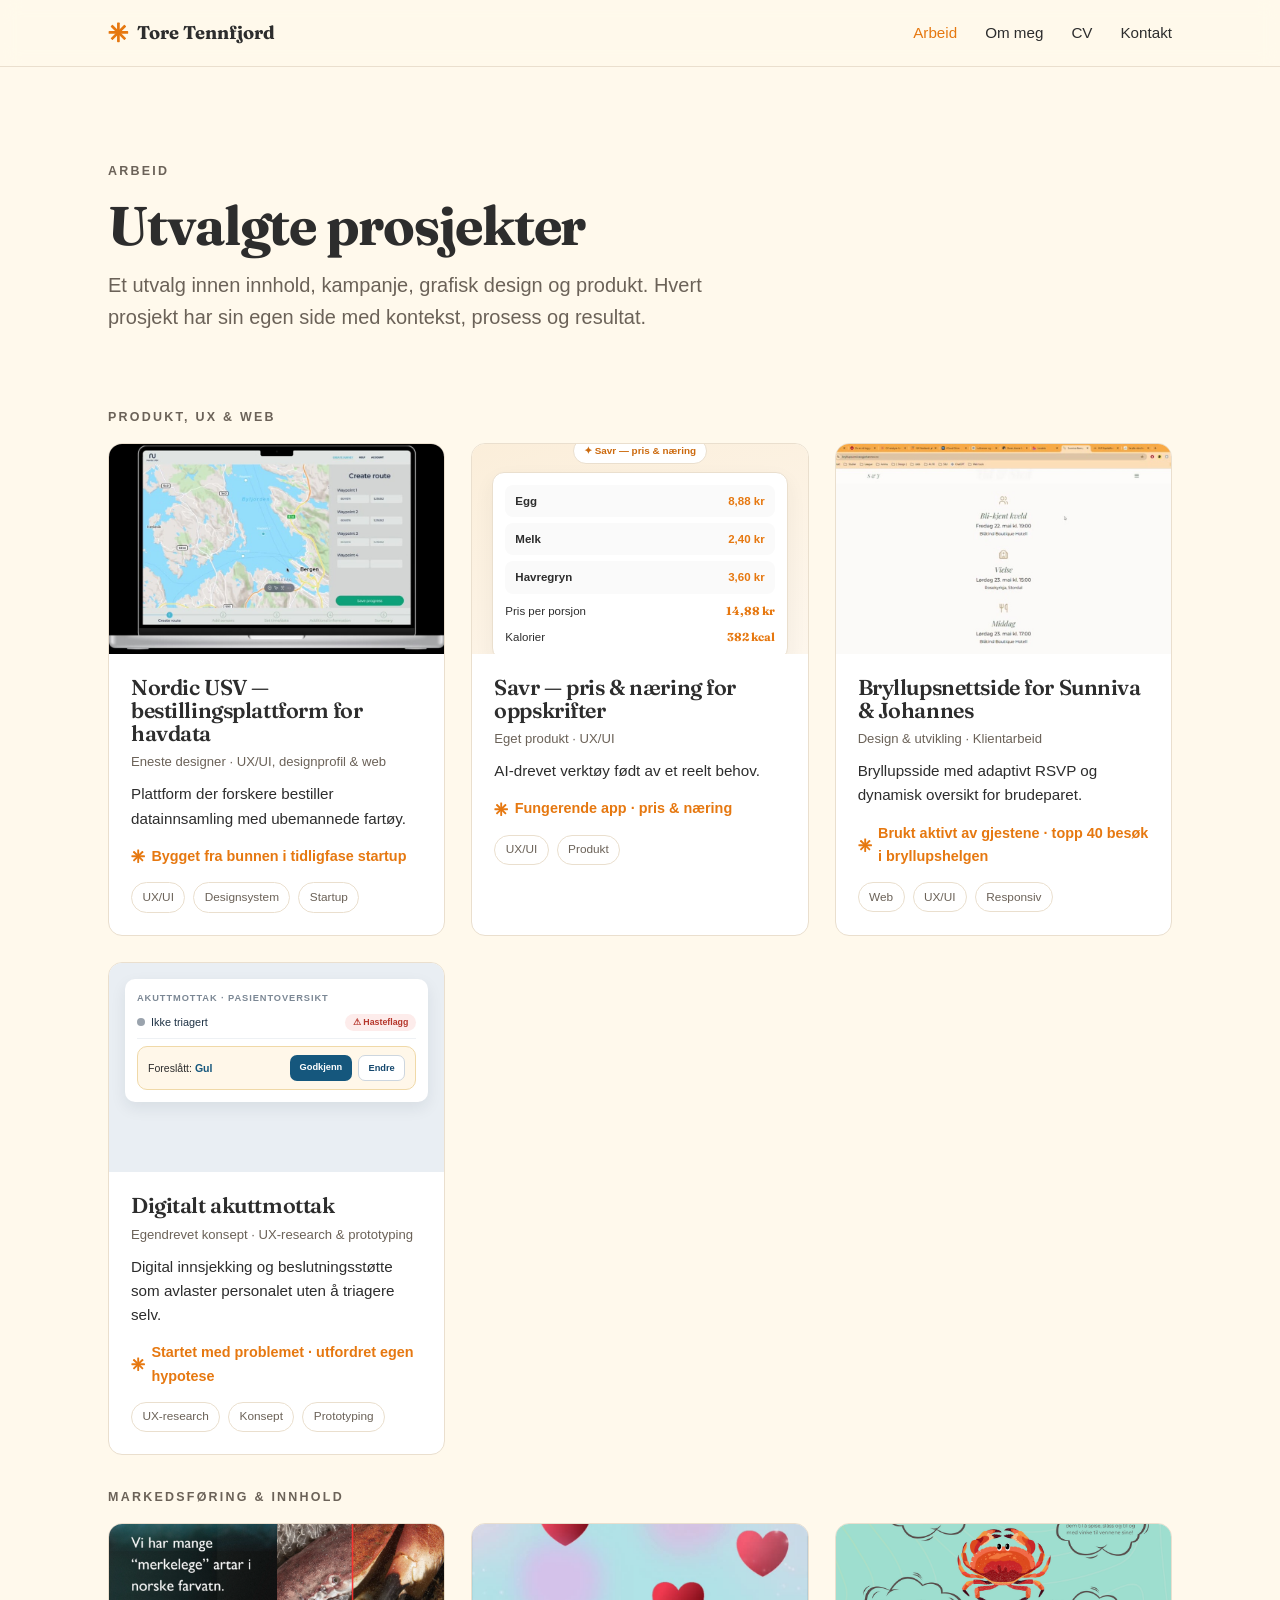
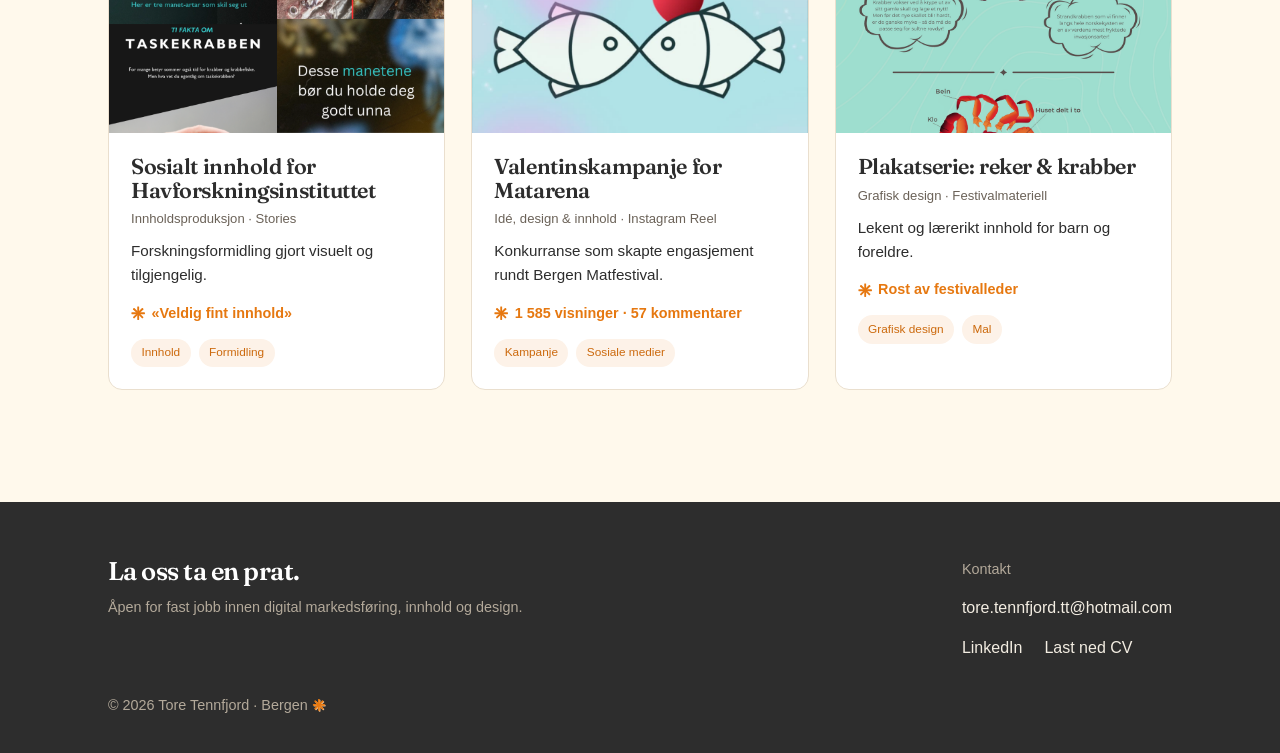
==== commit ba78b691: "Ny case: akuttmottak" ====
--- a/arbeid.html
+++ b/arbeid.html
@@ -74,6 +74,22 @@
           <div class="tags"><span class="tag-plain tag">Web</span><span class="tag-plain tag">UX/UI</span><span class="tag-plain tag">Responsiv</span></div>
         </div>
       </a>
+      <a href="prosjekt-akuttmottak.html" class="card">
+        <div class="card-media" style="background:#e9eef3;padding:16px;display:block">
+          <div style="background:#fff;border-radius:10px;padding:12px;box-shadow:0 6px 16px rgba(15,34,51,.08)">
+            <div style="font-size:.58rem;letter-spacing:.1em;text-transform:uppercase;color:#7b8794;font-weight:700;margin-bottom:8px">Akuttmottak · pasientoversikt</div>
+            <div style="display:flex;align-items:center;gap:6px;font-size:.68rem;color:#1f3346;border-bottom:1px solid #eef1f4;padding-bottom:7px;margin-bottom:7px"><span style="width:8px;height:8px;border-radius:50%;background:#9aa3ad;flex:none"></span>Ikke triagert <span class="badge2 badge-haste" style="font-size:.55rem;margin-left:auto">⚠ Hasteflagg</span></div>
+            <div class="erm-sugg" style="margin-top:0;padding:8px 10px;font-size:.66rem"><span>Foreslått: <b style="color:#15577d">Gul</b></span><span class="acts"><span class="ok" style="font-size:.58rem">Godkjenn</span><span class="edit" style="font-size:.58rem">Endre</span></span></div>
+          </div>
+        </div>
+        <div class="card-body">
+          <h3>Digitalt akuttmottak</h3>
+          <p class="card-role">Egendrevet konsept · UX-research & prototyping</p>
+          <p class="card-prob">Digital innsjekking og beslutningsstøtte som avlaster personalet uten å triagere selv.</p>
+          <p class="card-result"><svg class="ast" viewBox="-50 -50 100 100" aria-hidden="true"><g fill="currentColor"><rect x="-6.5" y="-47" width="13" height="94" rx="3"/><rect x="-6.5" y="-47" width="13" height="94" rx="3" transform="rotate(45)"/><rect x="-6.5" y="-47" width="13" height="94" rx="3" transform="rotate(90)"/><rect x="-6.5" y="-47" width="13" height="94" rx="3" transform="rotate(135)"/></g></svg> Startet med problemet · utfordret egen hypotese</p>
+          <div class="tags"><span class="tag-plain tag">UX-research</span><span class="tag-plain tag">Konsept</span><span class="tag-plain tag">Prototyping</span></div>
+        </div>
+      </a>
     </div>
 
     <div class="mt-m">
--- a/styles.css
+++ b/styles.css
@@ -30,6 +30,43 @@
 
 /* SVG asterisk-merke (erstatter emoji ✳ for skarp, lik visning på alle enheter) */
 .ast{width:1em;height:1em;display:inline-block;vertical-align:-0.13em;fill:currentColor;flex:none}
+
+/* Klinisk prototype-mockup (Digitalt akuttmottak) */
+.erm{background:#eef1f4;border:1px solid var(--line);border-radius:14px;padding:22px;margin:22px 0;overflow:hidden}
+.erm-bar{background:#0f2233;color:#aebccb;font-size:.6rem;letter-spacing:.1em;text-transform:uppercase;margin:-22px -22px 18px;padding:9px 16px;display:flex;justify-content:space-between;align-items:center}
+.erm-bar b{color:#fff}
+.erm-card{background:#fff;border-radius:12px;padding:20px;max-width:440px;margin:0 auto;box-shadow:0 10px 26px rgba(15,34,51,.08)}
+.erm-kicker{text-align:center;font-size:.58rem;letter-spacing:.13em;color:#7b8794;text-transform:uppercase;font-weight:600}
+.erm-title{text-align:center;font-family:var(--sans);font-weight:700;color:#15486e;font-size:1.15rem;margin:3px 0 16px}
+.erm-langs{display:flex;gap:6px;justify-content:center;margin-bottom:14px}
+.erm-lang{font-size:.72rem;border:1px solid #cdd6df;border-radius:50px;padding:.25rem .75rem;color:#15486e}
+.erm-lang.on{border-color:#15577d;background:#eaf2f8;font-weight:600}
+.erm-alert{background:#fdeceb;border:1px solid #e3b5b1;border-radius:10px;padding:12px 14px;color:#9a2820;font-size:.82rem;line-height:1.45;margin-bottom:14px}
+.erm-alert b{display:block;margin-bottom:3px}
+.erm-btn{background:#15577d;color:#fff;text-align:center;font-weight:600;padding:.75rem;border-radius:9px;font-size:.86rem}
+.erm-ghost{text-align:center;color:#5a6b7a;font-size:.78rem;margin-top:11px;font-weight:600}
+.erm-steps{display:flex;gap:5px;margin-bottom:16px}
+.erm-steps i{height:5px;border-radius:3px;flex:1;background:#d7dee5}
+.erm-steps i.on{background:#15577d}
+.erm-grid{display:grid;grid-template-columns:1fr 1fr;gap:9px}
+.erm-opt{border:1px solid #d7dee5;border-radius:10px;padding:14px 8px;text-align:center;font-size:.8rem;font-weight:600;color:#1f3346}
+.erm-opt .ic{font-size:1.4rem;display:block;margin-bottom:5px}
+/* dashboard */
+.erm-dash{background:#fff;border-radius:12px;padding:16px;box-shadow:0 10px 26px rgba(15,34,51,.08)}
+.erm-dash h4{font-family:var(--sans);color:#15486e;font-size:1rem;margin-bottom:12px}
+.erm-trow{display:flex;align-items:center;gap:9px;padding:9px 4px;border-bottom:1px solid #eef1f4;font-size:.78rem;color:#1f3346;flex-wrap:wrap}
+.erm-trow:last-child{border-bottom:0}
+.dot2{width:9px;height:9px;border-radius:50%;flex:none}
+.badge2{font-size:.6rem;font-weight:700;padding:.12rem .5rem;border-radius:50px;background:#eaf2f8;color:#15577d;white-space:nowrap}
+.badge-haste{background:#fdeceb;color:#b5362b}
+.erm-wait{margin-left:auto;font-weight:700;color:#b5362b}
+.erm-sugg{background:#fff7e9;border:1px solid #f0d9a8;border-radius:10px;padding:11px 13px;font-size:.78rem;margin-top:12px;display:flex;justify-content:space-between;align-items:center;gap:10px;flex-wrap:wrap}
+.erm-sugg .ap{font-weight:700;color:#15577d}
+.erm-sugg .acts{display:flex;gap:6px}
+.erm-sugg .acts span{font-size:.7rem;font-weight:700;padding:.28rem .6rem;border-radius:7px}
+.erm-sugg .ok{background:#15577d;color:#fff}
+.erm-sugg .edit{background:#fff;border:1px solid #cdd6df;color:#15486e}
+.erm-cap{font-size:.85rem;color:var(--muted);text-align:center;margin-top:12px}
 
 html{scroll-behavior:smooth}
 body{
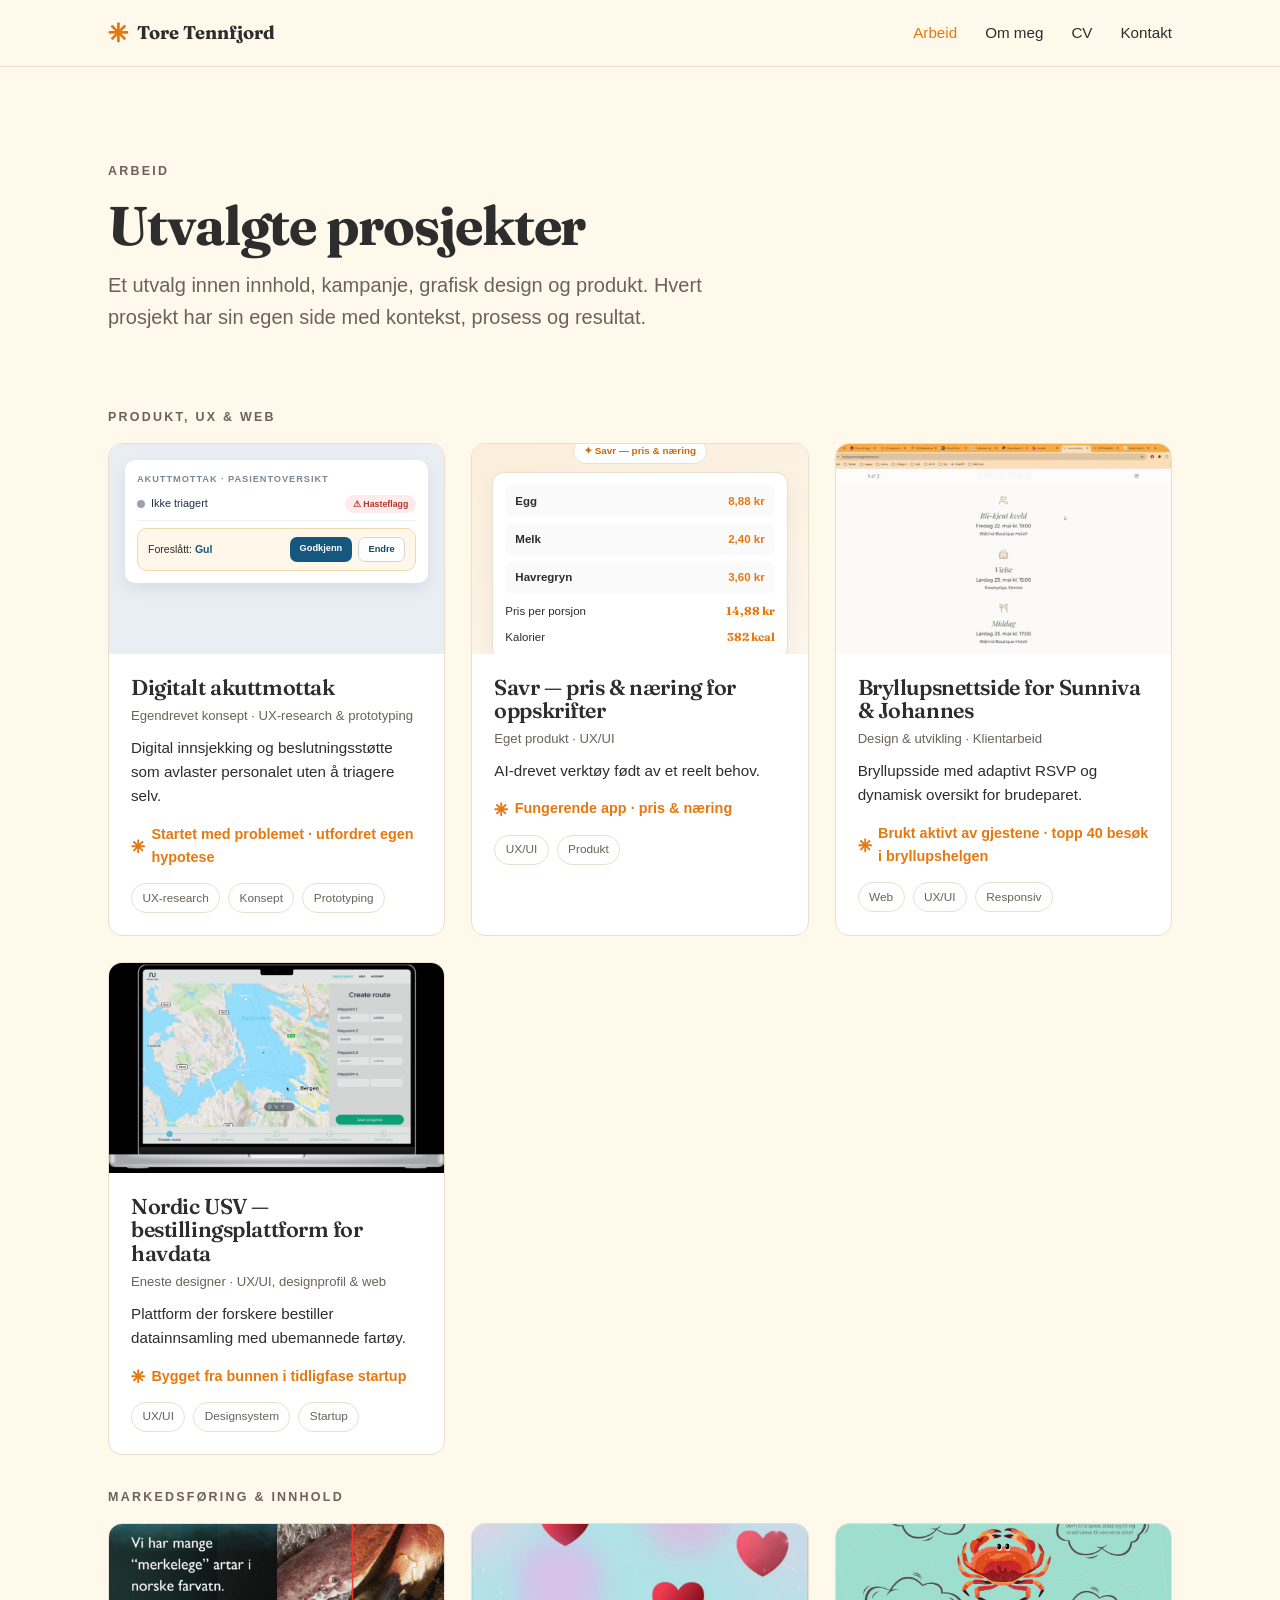
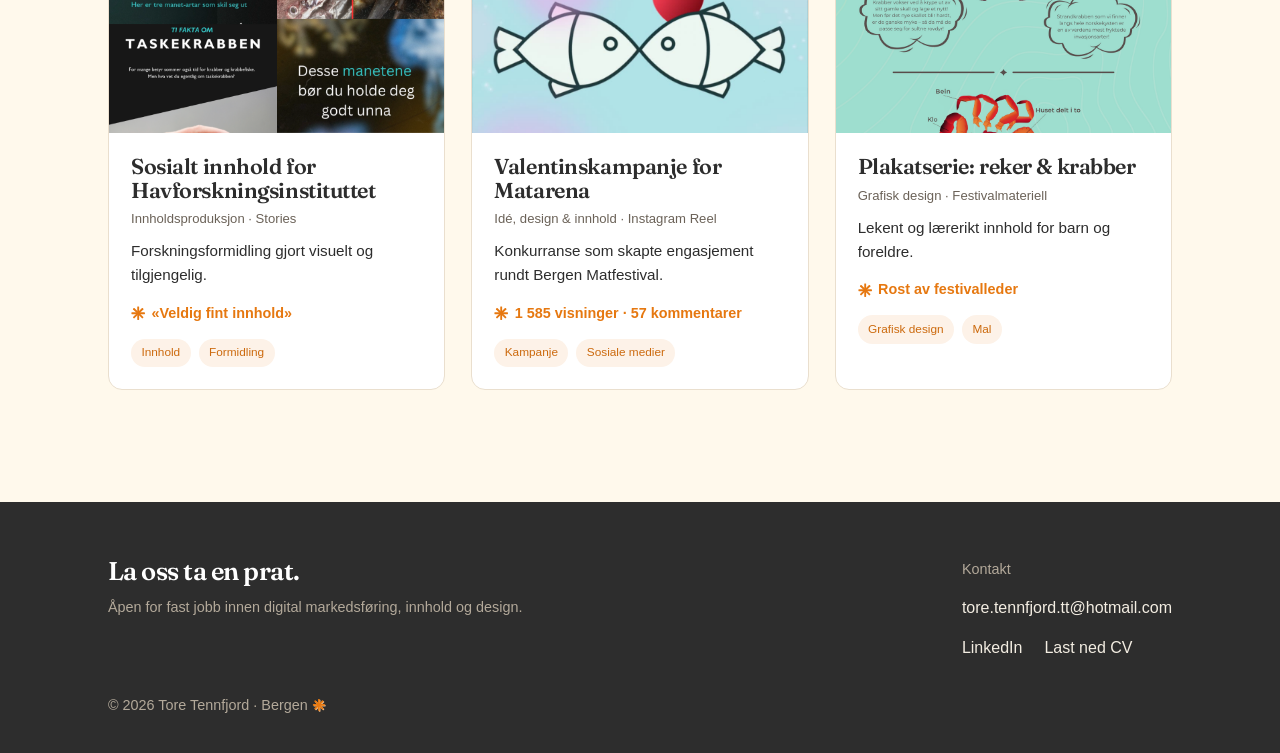
==== commit fa160d0a: "Enda mer fiks" ====
--- a/arbeid.html
+++ b/arbeid.html
@@ -33,14 +33,20 @@
   <div class="wrap">
     <span class="eyebrow">Produkt, UX & web</span>
     <div class="work-grid mt-s">
-      <a href="prosjekt-nordicusv.html" class="card">
-        <div class="card-media"><img src="assets/nordicusv-card.jpg" alt="Nordic USV bestillingsplattform"></div>
+      <a href="prosjekt-akuttmottak.html" class="card">
+        <div class="card-media" style="background:#e9eef3;padding:16px;display:block">
+          <div style="background:#fff;border-radius:10px;padding:12px;box-shadow:0 6px 16px rgba(15,34,51,.08)">
+            <div style="font-size:.58rem;letter-spacing:.1em;text-transform:uppercase;color:#7b8794;font-weight:700;margin-bottom:8px">Akuttmottak · pasientoversikt</div>
+            <div style="display:flex;align-items:center;gap:6px;font-size:.68rem;color:#1f3346;border-bottom:1px solid #eef1f4;padding-bottom:7px;margin-bottom:7px"><span style="width:8px;height:8px;border-radius:50%;background:#9aa3ad;flex:none"></span>Ikke triagert <span class="badge2 badge-haste" style="font-size:.55rem;margin-left:auto">⚠ Hasteflagg</span></div>
+            <div class="erm-sugg" style="margin-top:0;padding:8px 10px;font-size:.66rem"><span>Foreslått: <b style="color:#15577d">Gul</b></span><span class="acts"><span class="ok" style="font-size:.58rem">Godkjenn</span><span class="edit" style="font-size:.58rem">Endre</span></span></div>
+          </div>
+        </div>
         <div class="card-body">
-          <h3>Nordic USV — bestillingsplattform for havdata</h3>
-          <p class="card-role">Eneste designer · UX/UI, designprofil & web</p>
-          <p class="card-prob">Plattform der forskere bestiller datainnsamling med ubemannede fartøy.</p>
-          <p class="card-result"><svg class="ast" viewBox="-50 -50 100 100" aria-hidden="true"><g fill="currentColor"><rect x="-6.5" y="-47" width="13" height="94" rx="3"/><rect x="-6.5" y="-47" width="13" height="94" rx="3" transform="rotate(45)"/><rect x="-6.5" y="-47" width="13" height="94" rx="3" transform="rotate(90)"/><rect x="-6.5" y="-47" width="13" height="94" rx="3" transform="rotate(135)"/></g></svg> Bygget fra bunnen i tidligfase startup</p>
-          <div class="tags"><span class="tag-plain tag">UX/UI</span><span class="tag-plain tag">Designsystem</span><span class="tag-plain tag">Startup</span></div>
+          <h3>Digitalt akuttmottak</h3>
+          <p class="card-role">Egendrevet konsept · UX-research & prototyping</p>
+          <p class="card-prob">Digital innsjekking og beslutningsstøtte som avlaster personalet uten å triagere selv.</p>
+          <p class="card-result"><svg class="ast" viewBox="-50 -50 100 100" aria-hidden="true"><g fill="currentColor"><rect x="-6.5" y="-47" width="13" height="94" rx="3"/><rect x="-6.5" y="-47" width="13" height="94" rx="3" transform="rotate(45)"/><rect x="-6.5" y="-47" width="13" height="94" rx="3" transform="rotate(90)"/><rect x="-6.5" y="-47" width="13" height="94" rx="3" transform="rotate(135)"/></g></svg> Startet med problemet · utfordret egen hypotese</p>
+          <div class="tags"><span class="tag-plain tag">UX-research</span><span class="tag-plain tag">Konsept</span><span class="tag-plain tag">Prototyping</span></div>
         </div>
       </a>
       <a href="prosjekt-savr.html" class="card">
@@ -74,20 +80,14 @@
           <div class="tags"><span class="tag-plain tag">Web</span><span class="tag-plain tag">UX/UI</span><span class="tag-plain tag">Responsiv</span></div>
         </div>
       </a>
-      <a href="prosjekt-akuttmottak.html" class="card">
-        <div class="card-media" style="background:#e9eef3;padding:16px;display:block">
-          <div style="background:#fff;border-radius:10px;padding:12px;box-shadow:0 6px 16px rgba(15,34,51,.08)">
-            <div style="font-size:.58rem;letter-spacing:.1em;text-transform:uppercase;color:#7b8794;font-weight:700;margin-bottom:8px">Akuttmottak · pasientoversikt</div>
-            <div style="display:flex;align-items:center;gap:6px;font-size:.68rem;color:#1f3346;border-bottom:1px solid #eef1f4;padding-bottom:7px;margin-bottom:7px"><span style="width:8px;height:8px;border-radius:50%;background:#9aa3ad;flex:none"></span>Ikke triagert <span class="badge2 badge-haste" style="font-size:.55rem;margin-left:auto">⚠ Hasteflagg</span></div>
-            <div class="erm-sugg" style="margin-top:0;padding:8px 10px;font-size:.66rem"><span>Foreslått: <b style="color:#15577d">Gul</b></span><span class="acts"><span class="ok" style="font-size:.58rem">Godkjenn</span><span class="edit" style="font-size:.58rem">Endre</span></span></div>
-          </div>
-        </div>
+      <a href="prosjekt-nordicusv.html" class="card">
+        <div class="card-media"><img src="assets/nordicusv-card.jpg" alt="Nordic USV bestillingsplattform"></div>
         <div class="card-body">
-          <h3>Digitalt akuttmottak</h3>
-          <p class="card-role">Egendrevet konsept · UX-research & prototyping</p>
-          <p class="card-prob">Digital innsjekking og beslutningsstøtte som avlaster personalet uten å triagere selv.</p>
-          <p class="card-result"><svg class="ast" viewBox="-50 -50 100 100" aria-hidden="true"><g fill="currentColor"><rect x="-6.5" y="-47" width="13" height="94" rx="3"/><rect x="-6.5" y="-47" width="13" height="94" rx="3" transform="rotate(45)"/><rect x="-6.5" y="-47" width="13" height="94" rx="3" transform="rotate(90)"/><rect x="-6.5" y="-47" width="13" height="94" rx="3" transform="rotate(135)"/></g></svg> Startet med problemet · utfordret egen hypotese</p>
-          <div class="tags"><span class="tag-plain tag">UX-research</span><span class="tag-plain tag">Konsept</span><span class="tag-plain tag">Prototyping</span></div>
+          <h3>Nordic USV — bestillingsplattform for havdata</h3>
+          <p class="card-role">Eneste designer · UX/UI, designprofil & web</p>
+          <p class="card-prob">Plattform der forskere bestiller datainnsamling med ubemannede fartøy.</p>
+          <p class="card-result"><svg class="ast" viewBox="-50 -50 100 100" aria-hidden="true"><g fill="currentColor"><rect x="-6.5" y="-47" width="13" height="94" rx="3"/><rect x="-6.5" y="-47" width="13" height="94" rx="3" transform="rotate(45)"/><rect x="-6.5" y="-47" width="13" height="94" rx="3" transform="rotate(90)"/><rect x="-6.5" y="-47" width="13" height="94" rx="3" transform="rotate(135)"/></g></svg> Bygget fra bunnen i tidligfase startup</p>
+          <div class="tags"><span class="tag-plain tag">UX/UI</span><span class="tag-plain tag">Designsystem</span><span class="tag-plain tag">Startup</span></div>
         </div>
       </a>
     </div>
--- a/styles.css
+++ b/styles.css
@@ -146,6 +146,8 @@
 .stat{background:var(--surface);border:1px solid var(--line);border-radius:var(--radius);padding:24px}
 .stat .num{font-family:var(--serif);font-size:2.2rem;font-weight:700;color:var(--primary);line-height:1}
 .stat .lbl{font-size:.85rem;color:var(--muted);margin-top:8px}
+.stat{overflow:hidden}
+.footer a[href^="mailto"]{overflow-wrap:anywhere}
 
 /* ---------- About / two-col ---------- */
 .two-col{display:grid;grid-template-columns:1fr 1fr;gap:48px;align-items:start}
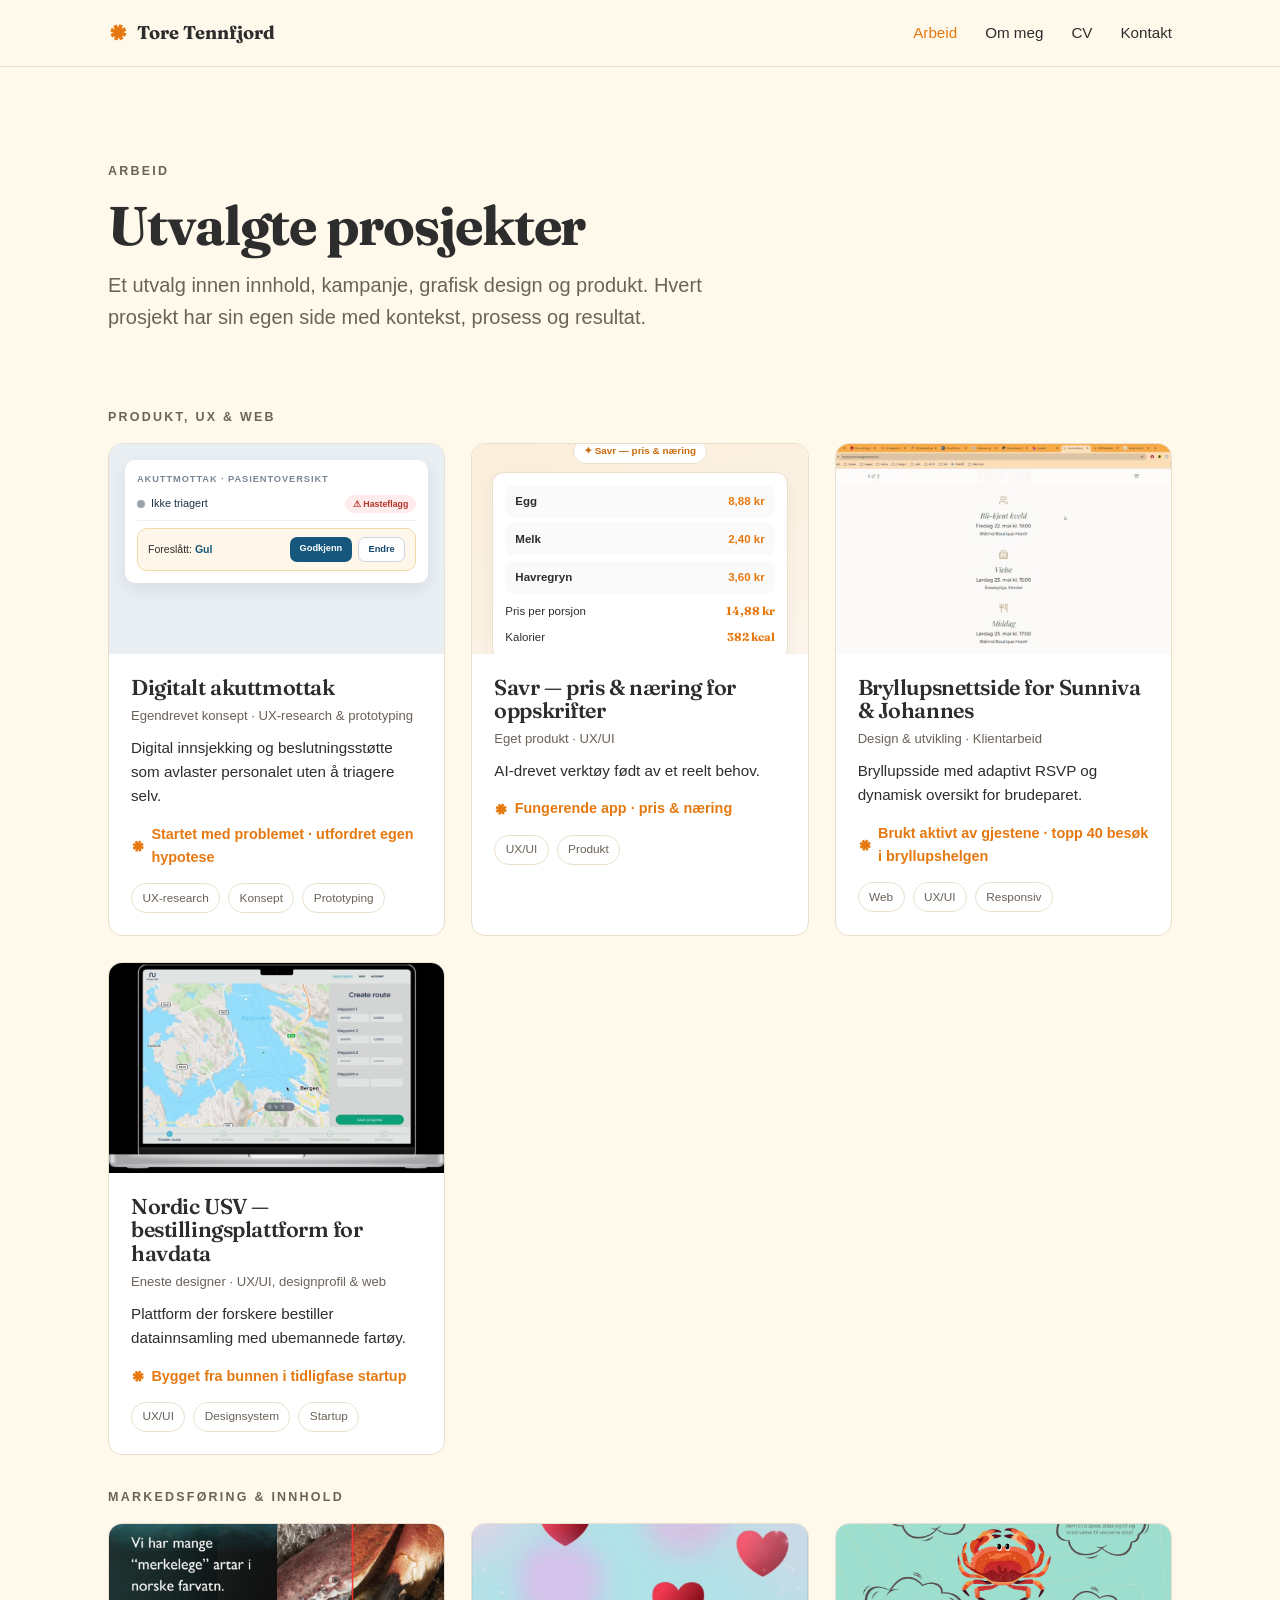
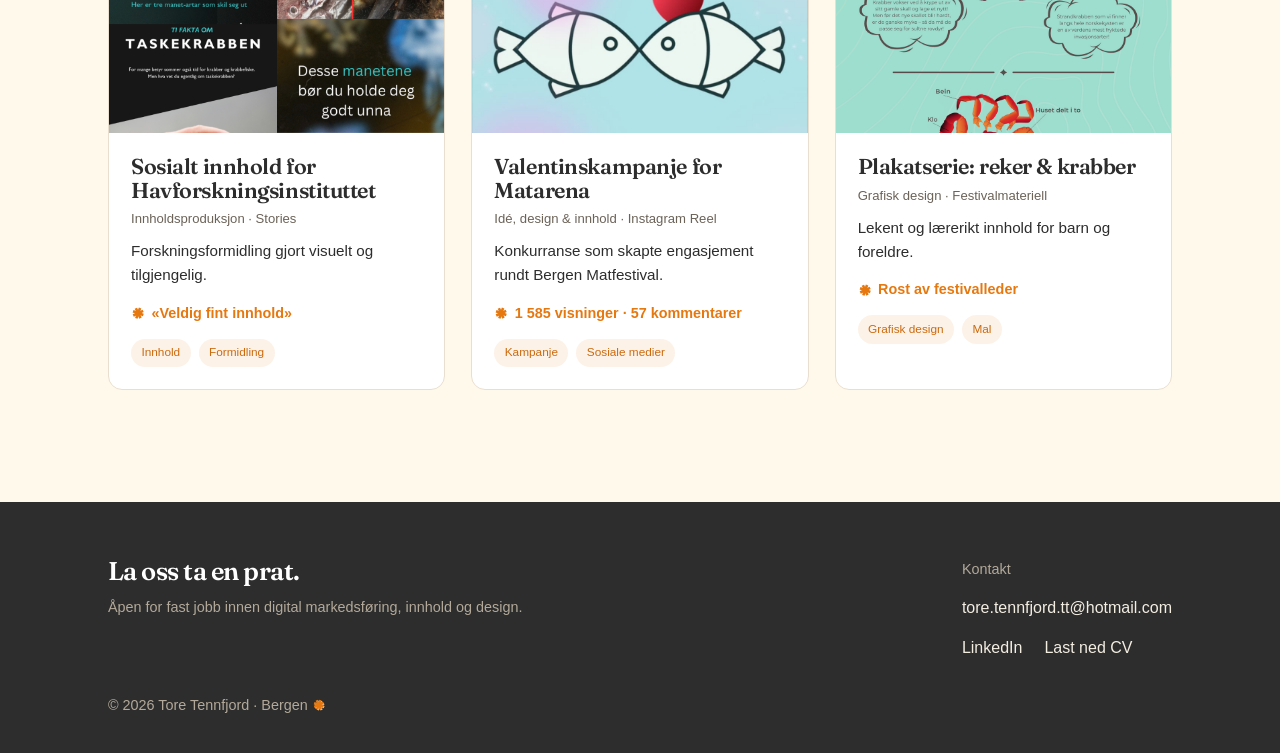
==== commit ceb4626b: "Ikonendringer La til facivon. Endret fra "kopiert" claude logo til mer min egen vri." ====
--- a/arbeid.html
+++ b/arbeid.html
@@ -5,12 +5,16 @@
 <meta name="viewport" content="width=device-width, initial-scale=1.0">
 <title>Arbeid — Tore Tennfjord</title>
 <meta name="description" content="Utvalgte prosjekter: kampanjer, sosialt innhold, grafisk design og UX.">
+<link rel="icon" href="assets/favicon.svg" type="image/svg+xml">
+<link rel="icon" href="assets/favicon-32.png" sizes="32x32" type="image/png">
+<link rel="apple-touch-icon" href="assets/apple-touch-icon.png">
+<link rel="icon" href="assets/favicon.ico" sizes="any">
 <link rel="stylesheet" href="styles.css">
 </head>
 <body>
 <header class="nav">
   <div class="wrap">
-    <a href="index.html" class="brand"><span class="mark"><svg class="ast" viewBox="-50 -50 100 100" aria-hidden="true"><g fill="currentColor"><rect x="-6.5" y="-47" width="13" height="94" rx="3"/><rect x="-6.5" y="-47" width="13" height="94" rx="3" transform="rotate(45)"/><rect x="-6.5" y="-47" width="13" height="94" rx="3" transform="rotate(90)"/><rect x="-6.5" y="-47" width="13" height="94" rx="3" transform="rotate(135)"/></g></svg></span> Tore Tennfjord</a>
+    <a href="index.html" class="brand"><span class="mark"><svg class="ast" viewBox="-50 -50 100 100" aria-hidden="true"><g fill="currentColor"><rect x="-9" y="-38" width="18" height="76" rx="0" transform="rotate(20)"/><rect x="-9" y="-38" width="18" height="76" rx="0" transform="rotate(65)"/><rect x="-9" y="-38" width="18" height="76" rx="0" transform="rotate(110)"/><rect x="-9" y="-38" width="18" height="76" rx="0" transform="rotate(155)"/></g></svg></span> Tore Tennfjord</a>
     <button class="nav-toggle" aria-label="Meny" onclick="document.getElementById('m').classList.toggle('open')">☰</button>
     <ul class="nav-links" id="m">
       <li><a href="arbeid.html" class="active">Arbeid</a></li>
@@ -45,7 +49,7 @@
           <h3>Digitalt akuttmottak</h3>
           <p class="card-role">Egendrevet konsept · UX-research & prototyping</p>
           <p class="card-prob">Digital innsjekking og beslutningsstøtte som avlaster personalet uten å triagere selv.</p>
-          <p class="card-result"><svg class="ast" viewBox="-50 -50 100 100" aria-hidden="true"><g fill="currentColor"><rect x="-6.5" y="-47" width="13" height="94" rx="3"/><rect x="-6.5" y="-47" width="13" height="94" rx="3" transform="rotate(45)"/><rect x="-6.5" y="-47" width="13" height="94" rx="3" transform="rotate(90)"/><rect x="-6.5" y="-47" width="13" height="94" rx="3" transform="rotate(135)"/></g></svg> Startet med problemet · utfordret egen hypotese</p>
+          <p class="card-result"><svg class="ast" viewBox="-50 -50 100 100" aria-hidden="true"><g fill="currentColor"><rect x="-9" y="-38" width="18" height="76" rx="0" transform="rotate(20)"/><rect x="-9" y="-38" width="18" height="76" rx="0" transform="rotate(65)"/><rect x="-9" y="-38" width="18" height="76" rx="0" transform="rotate(110)"/><rect x="-9" y="-38" width="18" height="76" rx="0" transform="rotate(155)"/></g></svg> Startet med problemet · utfordret egen hypotese</p>
           <div class="tags"><span class="tag-plain tag">UX-research</span><span class="tag-plain tag">Konsept</span><span class="tag-plain tag">Prototyping</span></div>
         </div>
       </a>
@@ -66,7 +70,7 @@
           <h3>Savr — pris & næring for oppskrifter</h3>
           <p class="card-role">Eget produkt · UX/UI</p>
           <p class="card-prob">AI-drevet verktøy født av et reelt behov.</p>
-          <p class="card-result"><svg class="ast" viewBox="-50 -50 100 100" aria-hidden="true"><g fill="currentColor"><rect x="-6.5" y="-47" width="13" height="94" rx="3"/><rect x="-6.5" y="-47" width="13" height="94" rx="3" transform="rotate(45)"/><rect x="-6.5" y="-47" width="13" height="94" rx="3" transform="rotate(90)"/><rect x="-6.5" y="-47" width="13" height="94" rx="3" transform="rotate(135)"/></g></svg> Fungerende app · pris & næring</p>
+          <p class="card-result"><svg class="ast" viewBox="-50 -50 100 100" aria-hidden="true"><g fill="currentColor"><rect x="-9" y="-38" width="18" height="76" rx="0" transform="rotate(20)"/><rect x="-9" y="-38" width="18" height="76" rx="0" transform="rotate(65)"/><rect x="-9" y="-38" width="18" height="76" rx="0" transform="rotate(110)"/><rect x="-9" y="-38" width="18" height="76" rx="0" transform="rotate(155)"/></g></svg> Fungerende app · pris & næring</p>
           <div class="tags"><span class="tag-plain tag">UX/UI</span><span class="tag-plain tag">Produkt</span></div>
         </div>
       </a>
@@ -76,7 +80,7 @@
           <h3>Bryllupsnettside for Sunniva & Johannes</h3>
           <p class="card-role">Design & utvikling · Klientarbeid</p>
           <p class="card-prob">Bryllupsside med adaptivt RSVP og dynamisk oversikt for brudeparet.</p>
-          <p class="card-result"><svg class="ast" viewBox="-50 -50 100 100" aria-hidden="true"><g fill="currentColor"><rect x="-6.5" y="-47" width="13" height="94" rx="3"/><rect x="-6.5" y="-47" width="13" height="94" rx="3" transform="rotate(45)"/><rect x="-6.5" y="-47" width="13" height="94" rx="3" transform="rotate(90)"/><rect x="-6.5" y="-47" width="13" height="94" rx="3" transform="rotate(135)"/></g></svg> Brukt aktivt av gjestene · topp 40 besøk i bryllupshelgen</p>
+          <p class="card-result"><svg class="ast" viewBox="-50 -50 100 100" aria-hidden="true"><g fill="currentColor"><rect x="-9" y="-38" width="18" height="76" rx="0" transform="rotate(20)"/><rect x="-9" y="-38" width="18" height="76" rx="0" transform="rotate(65)"/><rect x="-9" y="-38" width="18" height="76" rx="0" transform="rotate(110)"/><rect x="-9" y="-38" width="18" height="76" rx="0" transform="rotate(155)"/></g></svg> Brukt aktivt av gjestene · topp 40 besøk i bryllupshelgen</p>
           <div class="tags"><span class="tag-plain tag">Web</span><span class="tag-plain tag">UX/UI</span><span class="tag-plain tag">Responsiv</span></div>
         </div>
       </a>
@@ -86,7 +90,7 @@
           <h3>Nordic USV — bestillingsplattform for havdata</h3>
           <p class="card-role">Eneste designer · UX/UI, designprofil & web</p>
           <p class="card-prob">Plattform der forskere bestiller datainnsamling med ubemannede fartøy.</p>
-          <p class="card-result"><svg class="ast" viewBox="-50 -50 100 100" aria-hidden="true"><g fill="currentColor"><rect x="-6.5" y="-47" width="13" height="94" rx="3"/><rect x="-6.5" y="-47" width="13" height="94" rx="3" transform="rotate(45)"/><rect x="-6.5" y="-47" width="13" height="94" rx="3" transform="rotate(90)"/><rect x="-6.5" y="-47" width="13" height="94" rx="3" transform="rotate(135)"/></g></svg> Bygget fra bunnen i tidligfase startup</p>
+          <p class="card-result"><svg class="ast" viewBox="-50 -50 100 100" aria-hidden="true"><g fill="currentColor"><rect x="-9" y="-38" width="18" height="76" rx="0" transform="rotate(20)"/><rect x="-9" y="-38" width="18" height="76" rx="0" transform="rotate(65)"/><rect x="-9" y="-38" width="18" height="76" rx="0" transform="rotate(110)"/><rect x="-9" y="-38" width="18" height="76" rx="0" transform="rotate(155)"/></g></svg> Bygget fra bunnen i tidligfase startup</p>
           <div class="tags"><span class="tag-plain tag">UX/UI</span><span class="tag-plain tag">Designsystem</span><span class="tag-plain tag">Startup</span></div>
         </div>
       </a>
@@ -101,7 +105,7 @@
             <h3>Sosialt innhold for Havforskningsinstituttet</h3>
             <p class="card-role">Innholdsproduksjon · Stories</p>
             <p class="card-prob">Forskningsformidling gjort visuelt og tilgjengelig.</p>
-            <p class="card-result"><svg class="ast" viewBox="-50 -50 100 100" aria-hidden="true"><g fill="currentColor"><rect x="-6.5" y="-47" width="13" height="94" rx="3"/><rect x="-6.5" y="-47" width="13" height="94" rx="3" transform="rotate(45)"/><rect x="-6.5" y="-47" width="13" height="94" rx="3" transform="rotate(90)"/><rect x="-6.5" y="-47" width="13" height="94" rx="3" transform="rotate(135)"/></g></svg> «Veldig fint innhold»</p>
+            <p class="card-result"><svg class="ast" viewBox="-50 -50 100 100" aria-hidden="true"><g fill="currentColor"><rect x="-9" y="-38" width="18" height="76" rx="0" transform="rotate(20)"/><rect x="-9" y="-38" width="18" height="76" rx="0" transform="rotate(65)"/><rect x="-9" y="-38" width="18" height="76" rx="0" transform="rotate(110)"/><rect x="-9" y="-38" width="18" height="76" rx="0" transform="rotate(155)"/></g></svg> «Veldig fint innhold»</p>
             <div class="tags"><span class="tag">Innhold</span><span class="tag">Formidling</span></div>
           </div>
         </a>
@@ -111,7 +115,7 @@
             <h3>Valentinskampanje for Matarena</h3>
             <p class="card-role">Idé, design & innhold · Instagram Reel</p>
             <p class="card-prob">Konkurranse som skapte engasjement rundt Bergen Matfestival.</p>
-            <p class="card-result"><svg class="ast" viewBox="-50 -50 100 100" aria-hidden="true"><g fill="currentColor"><rect x="-6.5" y="-47" width="13" height="94" rx="3"/><rect x="-6.5" y="-47" width="13" height="94" rx="3" transform="rotate(45)"/><rect x="-6.5" y="-47" width="13" height="94" rx="3" transform="rotate(90)"/><rect x="-6.5" y="-47" width="13" height="94" rx="3" transform="rotate(135)"/></g></svg> 1 585 visninger · 57 kommentarer</p>
+            <p class="card-result"><svg class="ast" viewBox="-50 -50 100 100" aria-hidden="true"><g fill="currentColor"><rect x="-9" y="-38" width="18" height="76" rx="0" transform="rotate(20)"/><rect x="-9" y="-38" width="18" height="76" rx="0" transform="rotate(65)"/><rect x="-9" y="-38" width="18" height="76" rx="0" transform="rotate(110)"/><rect x="-9" y="-38" width="18" height="76" rx="0" transform="rotate(155)"/></g></svg> 1 585 visninger · 57 kommentarer</p>
             <div class="tags"><span class="tag">Kampanje</span><span class="tag">Sosiale medier</span></div>
           </div>
         </a>
@@ -121,7 +125,7 @@
             <h3>Plakatserie: reker & krabber</h3>
             <p class="card-role">Grafisk design · Festivalmateriell</p>
             <p class="card-prob">Lekent og lærerikt innhold for barn og foreldre.</p>
-            <p class="card-result"><svg class="ast" viewBox="-50 -50 100 100" aria-hidden="true"><g fill="currentColor"><rect x="-6.5" y="-47" width="13" height="94" rx="3"/><rect x="-6.5" y="-47" width="13" height="94" rx="3" transform="rotate(45)"/><rect x="-6.5" y="-47" width="13" height="94" rx="3" transform="rotate(90)"/><rect x="-6.5" y="-47" width="13" height="94" rx="3" transform="rotate(135)"/></g></svg> Rost av festivalleder</p>
+            <p class="card-result"><svg class="ast" viewBox="-50 -50 100 100" aria-hidden="true"><g fill="currentColor"><rect x="-9" y="-38" width="18" height="76" rx="0" transform="rotate(20)"/><rect x="-9" y="-38" width="18" height="76" rx="0" transform="rotate(65)"/><rect x="-9" y="-38" width="18" height="76" rx="0" transform="rotate(110)"/><rect x="-9" y="-38" width="18" height="76" rx="0" transform="rotate(155)"/></g></svg> Rost av festivalleder</p>
             <div class="tags"><span class="tag">Grafisk design</span><span class="tag">Mal</span></div>
           </div>
         </a>
@@ -139,7 +143,7 @@
         <p class="mt-s footer-links"><a href="https://www.linkedin.com/in/tore-tennfjord" target="_blank">LinkedIn</a><a href="assets/CV-Tore-Tennfjord.pdf" target="_blank">Last ned CV</a></p>
       </div>
     </div>
-    <p class="muted">© 2026 Tore Tennfjord · Bergen <span class="asterisk"><svg class="ast" viewBox="-54 -54 113 113" aria-hidden="true"><g fill="#F2BC86" transform="translate(6,6)"><rect x="-6.5" y="-47" width="13" height="94" rx="3"/><rect x="-6.5" y="-47" width="13" height="94" rx="3" transform="rotate(45)"/><rect x="-6.5" y="-47" width="13" height="94" rx="3" transform="rotate(90)"/><rect x="-6.5" y="-47" width="13" height="94" rx="3" transform="rotate(135)"/></g><g fill="#E67810"><rect x="-6.5" y="-47" width="13" height="94" rx="3"/><rect x="-6.5" y="-47" width="13" height="94" rx="3" transform="rotate(45)"/><rect x="-6.5" y="-47" width="13" height="94" rx="3" transform="rotate(90)"/><rect x="-6.5" y="-47" width="13" height="94" rx="3" transform="rotate(135)"/></g></svg></span></p>
+    <p class="muted">© 2026 Tore Tennfjord · Bergen <span class="asterisk"><svg class="ast" viewBox="-52 -52 111 111" aria-hidden="true"><g fill="#F2BC86" transform="translate(6,6)"><rect x="-9" y="-38" width="18" height="76" rx="0" transform="rotate(20)"/><rect x="-9" y="-38" width="18" height="76" rx="0" transform="rotate(65)"/><rect x="-9" y="-38" width="18" height="76" rx="0" transform="rotate(110)"/><rect x="-9" y="-38" width="18" height="76" rx="0" transform="rotate(155)"/></g><g fill="#E67810"><rect x="-9" y="-38" width="18" height="76" rx="0" transform="rotate(20)"/><rect x="-9" y="-38" width="18" height="76" rx="0" transform="rotate(65)"/><rect x="-9" y="-38" width="18" height="76" rx="0" transform="rotate(110)"/><rect x="-9" y="-38" width="18" height="76" rx="0" transform="rotate(155)"/></g></svg></span></p>
   </div>
 </footer>
 </body>
